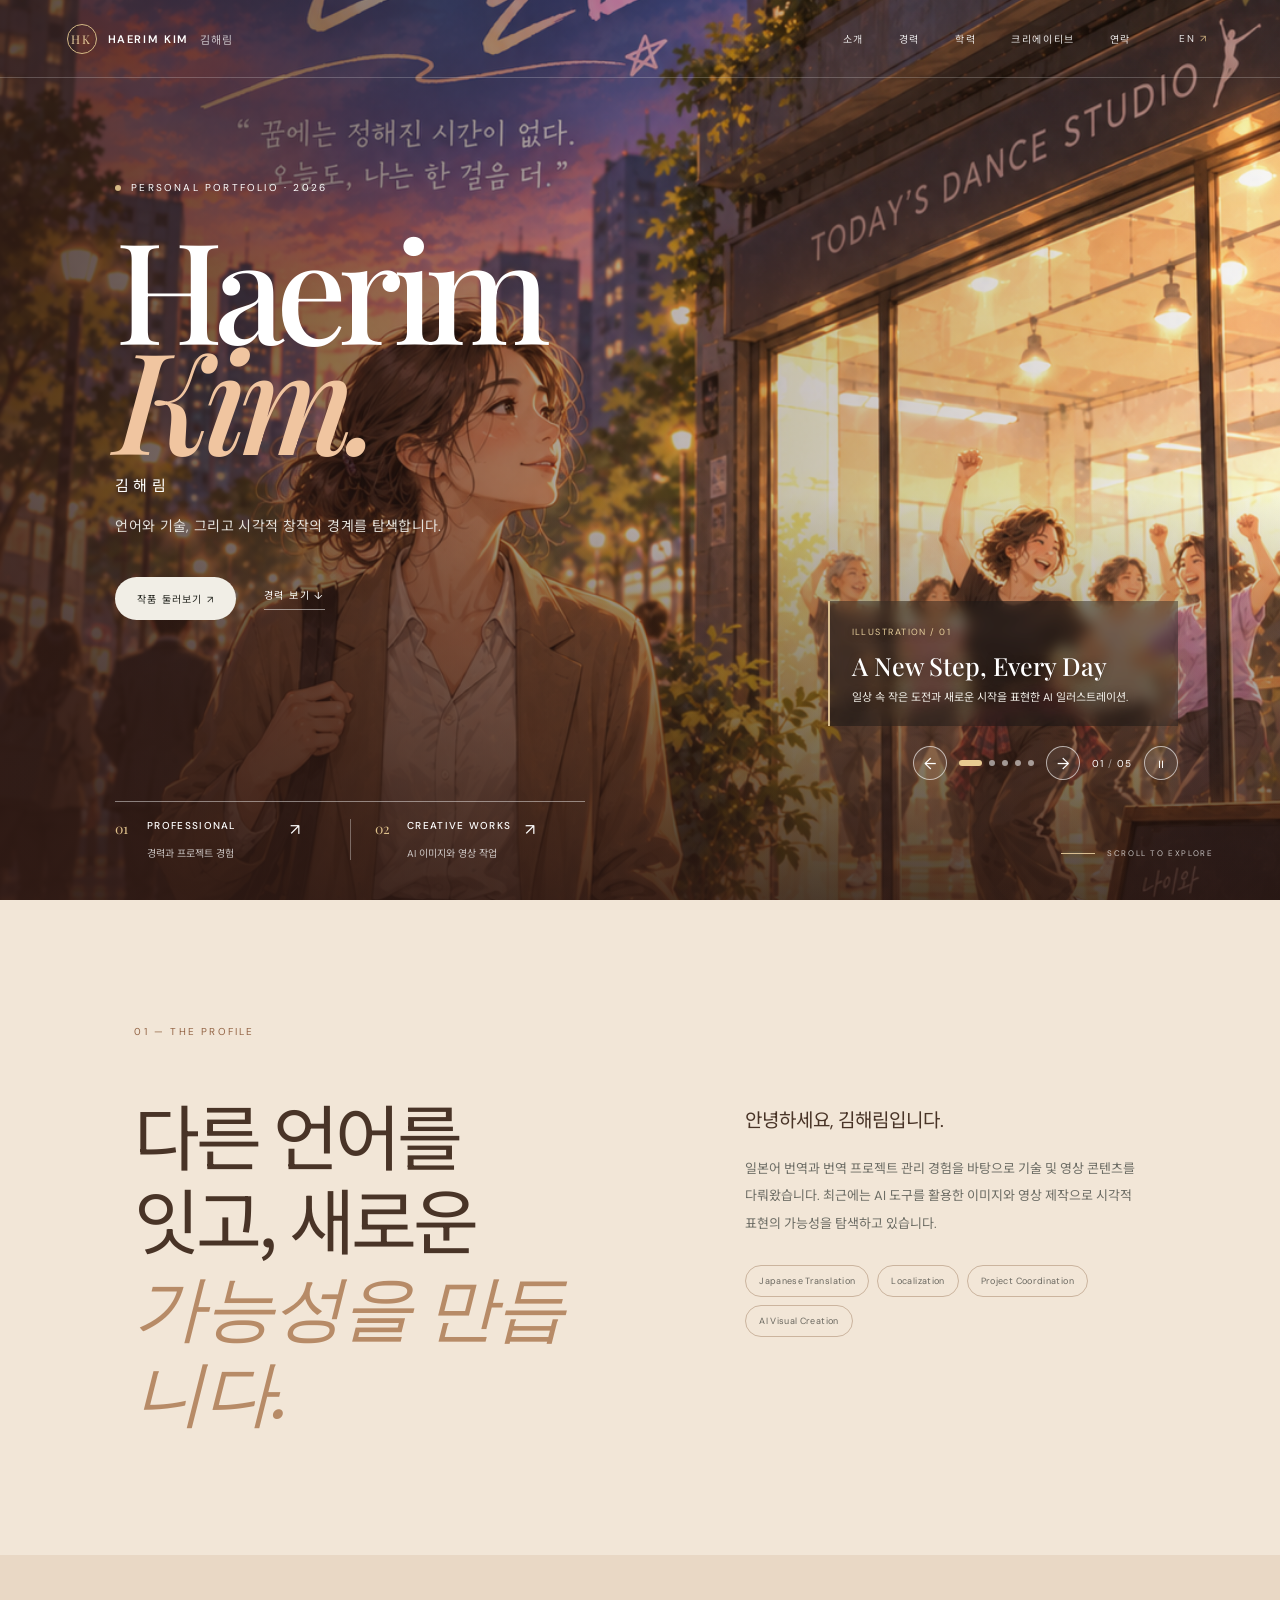
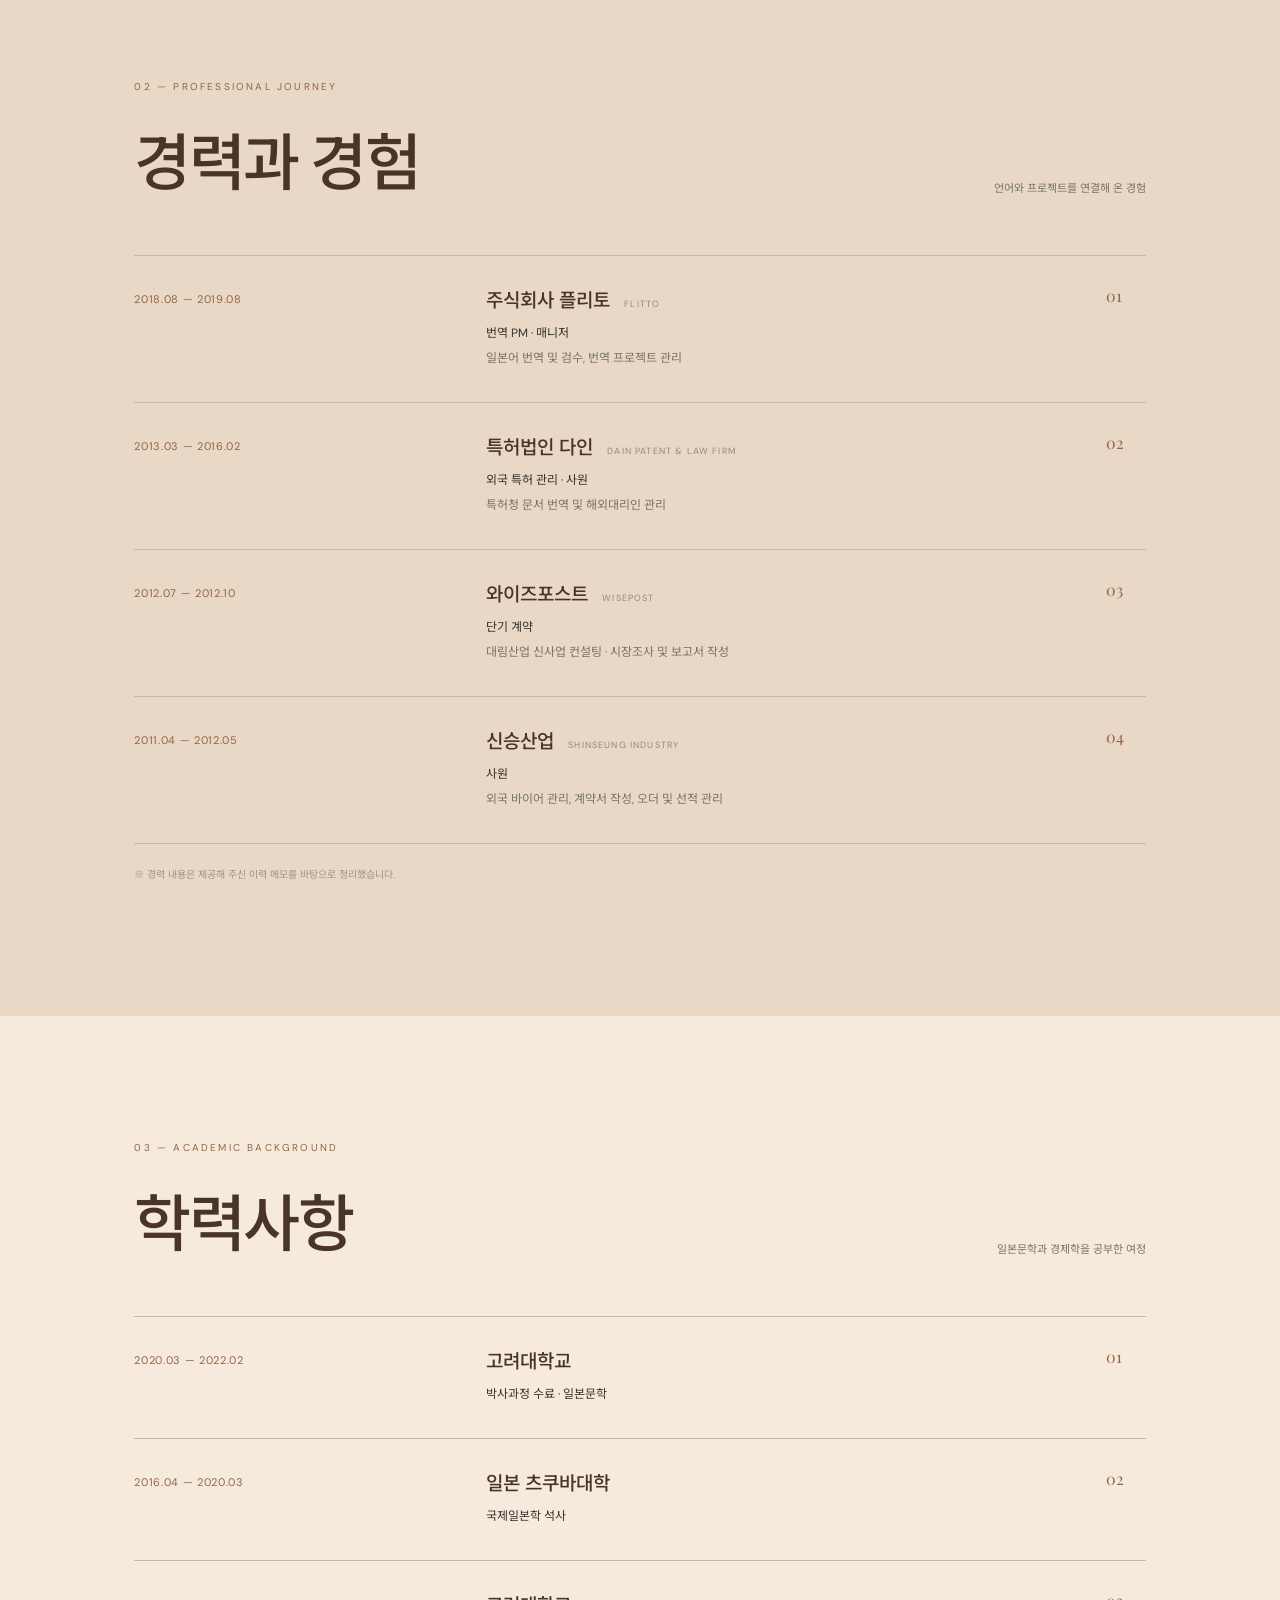
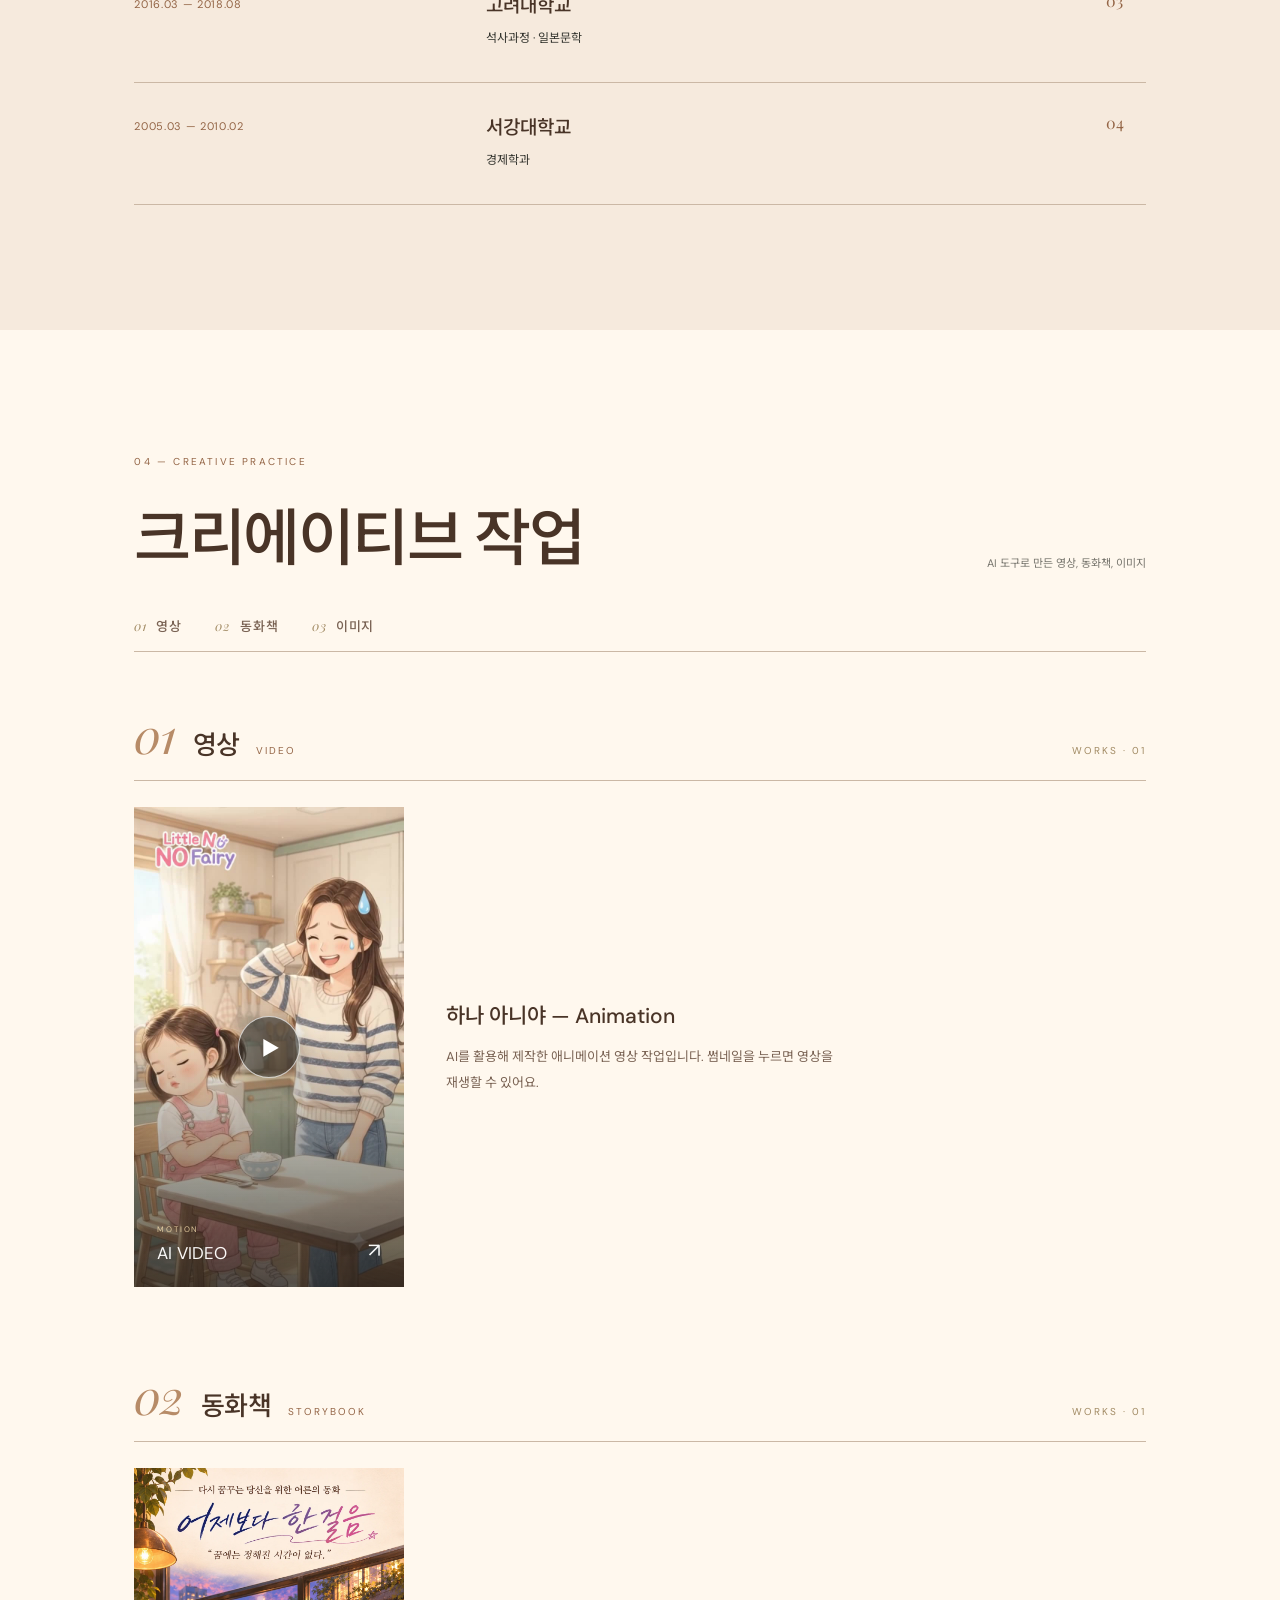
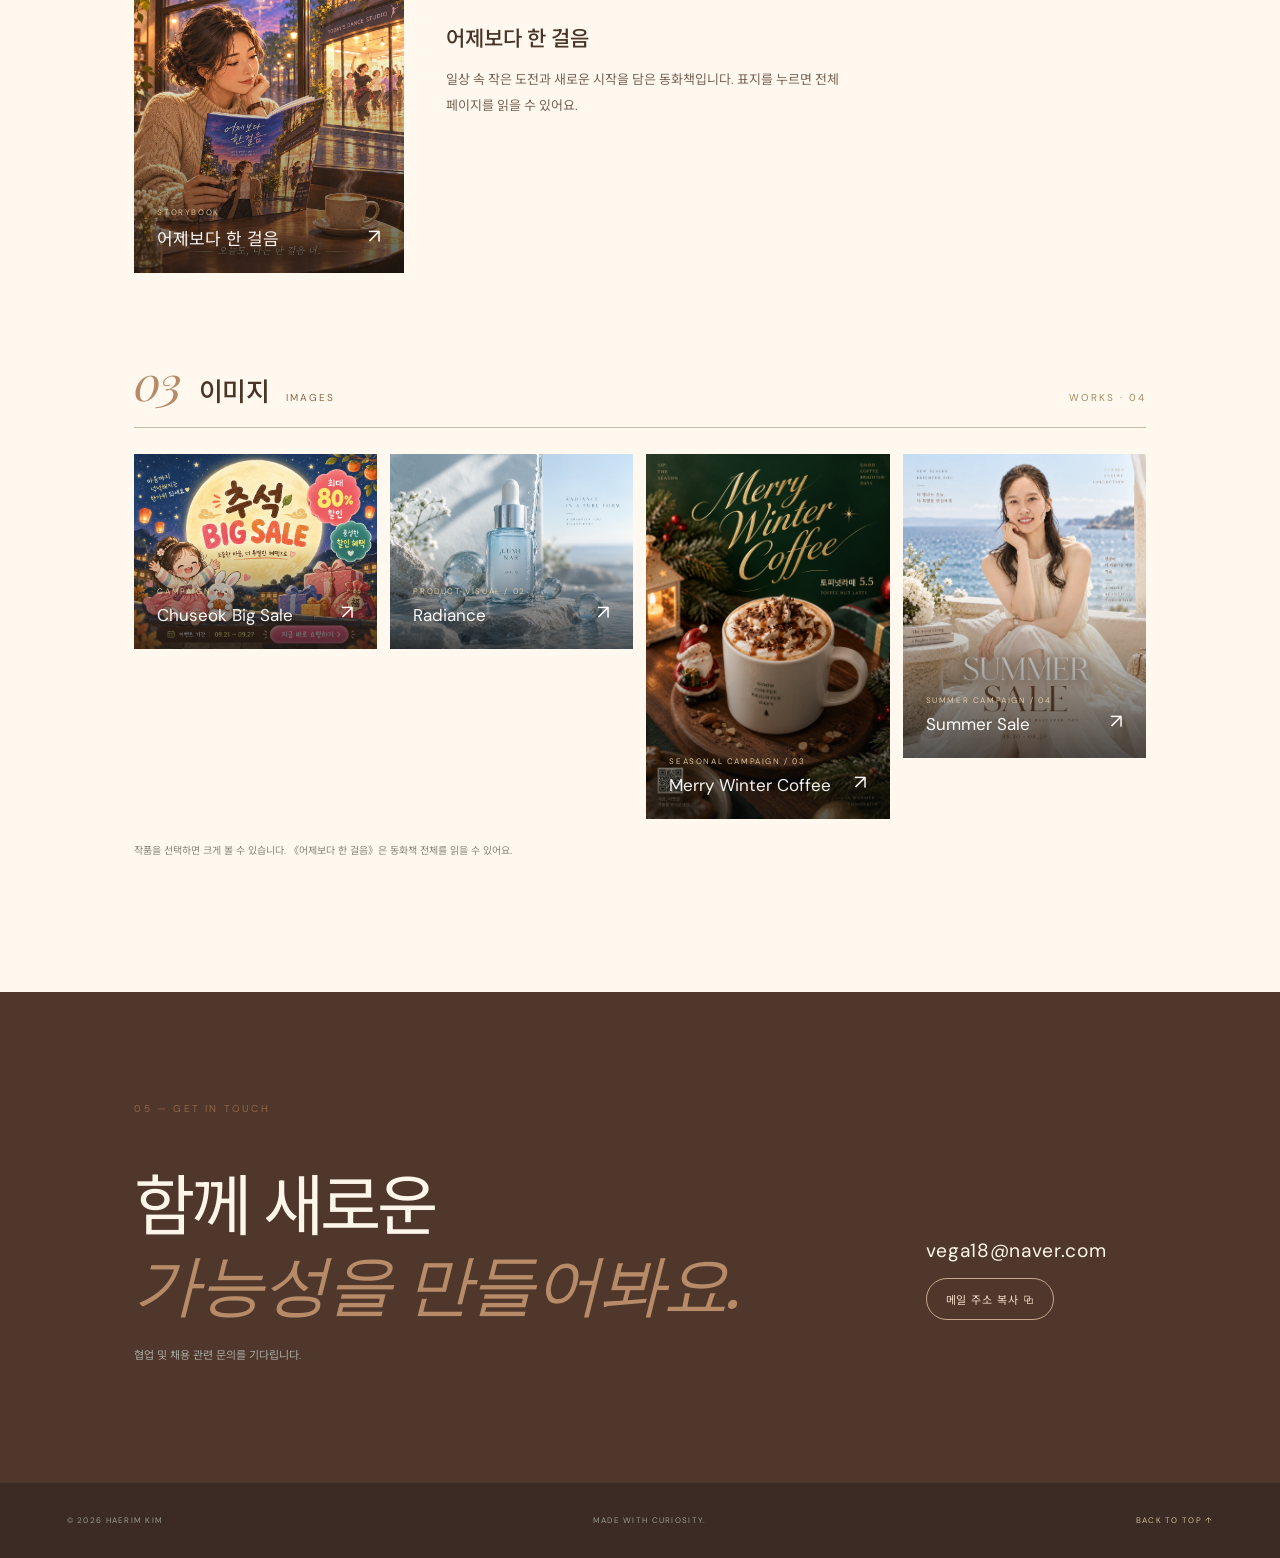
==== index.html @ be4142af "포트폴리오 동화책 추가함" ====
<!doctype html>
<html lang="ko">
<head>
<meta charset="utf-8">
<meta name="viewport" content="width=device-width, initial-scale=1">
<meta name="theme-color" content="#694736">
<meta name="description" content="Haerim Kim — Language, technology and visual creativity.">
<title>Haerim Kim — Personal Portfolio</title>
<link rel="preconnect" href="https://fonts.googleapis.com">
<link rel="preconnect" href="https://fonts.gstatic.com" crossorigin>
<link href="https://fonts.googleapis.com/css2?family=DM+Sans:wght@400;500;600;700&family=Playfair+Display:ital,wght@0,500;0,600;1,500&family=Noto+Sans+KR:wght@300;400;500;600&display=swap" rel="stylesheet">
<link rel="stylesheet" href="style.css?v=10.2">
</head>
<body data-palette="brown">
<header class="topbar">
  <a class="brand" href="#home" aria-label="Haerim Kim home"><span>HK</span><b>HAERIM KIM</b><i>김해림</i></a>
  <nav class="desktop-nav">
    <a href="#about" data-ko="소개" data-en="ABOUT">소개</a>
    <a href="#experience" data-ko="경력" data-en="EXPERIENCE">경력</a>
    <a href="#education" data-ko="학력" data-en="EDUCATION">학력</a>
    <a href="#creative" data-ko="크리에이티브" data-en="CREATIVE">크리에이티브</a>
    <a href="#contact" data-ko="연락" data-en="CONTACT">연락</a>
  </nav>
  <button class="lang-toggle" id="langToggle" aria-label="Switch language">EN <span>↗</span></button>
  <button class="menu-toggle" id="menuToggle" aria-label="Open menu">☰</button>
</header>
<main>
<section class="hero hybrid-hero" id="home" aria-label="Featured creative work">
  <div class="slides" aria-hidden="true">
    <div class="hero-slide active" style="background-image:url('assets/hero-art.png')"></div>
    <div class="hero-slide" style="background-image:url('assets/ai-image-01.png')"></div>
    <div class="hero-slide" style="background-image:url('assets/ai-image-02.png')"></div>
    <div class="hero-slide" style="background-image:url('assets/ai-image-03.png')"></div>
    <div class="hero-slide" style="background-image:url('assets/ai-image-04.webp')"></div>
  </div>
  <div class="hero-shade"></div>
  <div class="hero-copy">
    <p class="eyebrow"><span class="dot"></span><span data-ko="PERSONAL PORTFOLIO · 2026" data-en="PERSONAL PORTFOLIO · 2026">PERSONAL PORTFOLIO · 2026</span></p>
    <h1>Haerim<br><em>Kim.</em></h1>
    <p class="hero-korean">김해림</p>
    <p class="hero-line" data-ko="언어와 기술, 그리고 시각적 창작의 경계를 탐색합니다." data-en="Exploring the space between language, technology and visual creativity.">언어와 기술, 그리고 시각적 창작의 경계를 탐색합니다.</p>
    <div class="hero-actions"><a class="pill light" href="#creative" data-ko="작품 둘러보기 ↗" data-en="EXPLORE WORKS ↗">작품 둘러보기 ↗</a><a class="text-link" href="#experience" data-ko="경력 보기 ↓" data-en="VIEW EXPERIENCE ↓">경력 보기 ↓</a></div>
  </div>
  <div class="slide-caption" aria-live="polite"><span class="slide-category" id="slideCategory">ILLUSTRATION / 01</span><h2 id="slideTitle">A New Step, Every Day</h2><p id="slideDescription">일상 속 작은 도전과 새로운 시작을 표현한 AI 일러스트레이션.</p></div>
  <div class="slide-controls"><button class="slide-arrow" id="prevSlide" aria-label="Previous slide">←</button><div class="slide-pagination"><button class="slide-dot active" aria-label="Go to slide 1" aria-current="true"></button><button class="slide-dot" aria-label="Go to slide 2"></button><button class="slide-dot" aria-label="Go to slide 3"></button><button class="slide-dot" aria-label="Go to slide 4"></button><button class="slide-dot" aria-label="Go to slide 5"></button></div><button class="slide-arrow" id="nextSlide" aria-label="Next slide">→</button><span class="slide-count" id="slideCount">01 <i>/</i> 05</span><button class="slide-pause" id="pauseSlides" aria-label="Pause slideshow">Ⅱ</button></div>
  <div class="hero-shortcuts"><a href="#experience"><span>01</span><b>PROFESSIONAL</b><i>↗</i><small data-ko="경력과 프로젝트 경험" data-en="Career & project experience">경력과 프로젝트 경험</small></a><a href="#creative"><span>02</span><b>CREATIVE WORKS</b><i>↗</i><small data-ko="AI 이미지와 영상 작업" data-en="AI image & video projects">AI 이미지와 영상 작업</small></a></div>
  <a class="scroll-cue" href="#intro"><span></span>SCROLL TO EXPLORE</a>
</section>

<section class="intro section-pad" id="intro">
  <div class="section-kicker">01 — THE PROFILE</div>
  <div class="intro-grid" id="about">
    <h2 data-ko="다른 언어를<br>잇고, 새로운<br><em>가능성을 만듭니다.</em>" data-en="Connecting<br>languages.<br><em>Creating possibilities.</em>">다른 언어를<br>잇고, 새로운<br><em>가능성을 만듭니다.</em></h2>
    <div class="intro-text">
      <p class="lead" data-ko="안녕하세요, 김해림입니다." data-en="Hello, I'm Haerim Kim.">안녕하세요, 김해림입니다.</p>
      <p data-ko="일본어 번역과 번역 프로젝트 관리 경험을 바탕으로 기술 및 영상 콘텐츠를 다뤄왔습니다. 최근에는 AI 도구를 활용한 이미지와 영상 제작으로 시각적 표현의 가능성을 탐색하고 있습니다." data-en="I bring experience in Japanese translation and translation project coordination, with work spanning technical and video content. I also explore visual storytelling through AI-assisted image and video creation.">일본어 번역과 번역 프로젝트 관리 경험을 바탕으로 기술 및 영상 콘텐츠를 다뤄왔습니다. 최근에는 AI 도구를 활용한 이미지와 영상 제작으로 시각적 표현의 가능성을 탐색하고 있습니다.</p>
      <div class="expertise-tags"><span>Japanese Translation</span><span>Localization</span><span>Project Coordination</span><span>AI Visual Creation</span></div>
    </div>
  </div>
</section>

<section class="experience section-pad" id="experience">
  <div class="section-heading">
    <div><div class="section-kicker">02 — PROFESSIONAL JOURNEY</div><h2 data-ko="경력과 경험" data-en="Experience">경력과 경험</h2></div>
    <p data-ko="언어와 프로젝트를 연결해 온 경험" data-en="A path shaped by language and project work">언어와 프로젝트를 연결해 온 경험</p>
  </div>
  <div class="timeline">
    <article class="job"><div class="job-date">2018.08 — 2019.08</div><div class="job-main"><h3>주식회사 플리토 <small>FLITTO</small></h3><p class="job-role" data-ko="번역 PM · 매니저" data-en="Translation Project Manager">번역 PM · 매니저</p><p data-ko="일본어 번역 및 검수, 번역 프로젝트 관리" data-en="Japanese translation and review; translation project coordination">일본어 번역 및 검수, 번역 프로젝트 관리</p></div><span class="job-no">01</span></article>
    <article class="job"><div class="job-date">2013.03 — 2016.02</div><div class="job-main"><h3>특허법인 다인 <small>DAIN PATENT & LAW FIRM</small></h3><p class="job-role" data-ko="외국 특허 관리 · 사원" data-en="Foreign Patent Administration · Associate">외국 특허 관리 · 사원</p><p data-ko="특허청 문서 번역 및 해외대리인 관리" data-en="Translation of patent-office documents and coordination with overseas agents">특허청 문서 번역 및 해외대리인 관리</p></div><span class="job-no">02</span></article>
    <article class="job"><div class="job-date">2012.07 — 2012.10</div><div class="job-main"><h3>와이즈포스트 <small>WISEPOST</small></h3><p class="job-role" data-ko="단기 계약" data-en="Contract">단기 계약</p><p data-ko="대림산업 신사업 컨설팅 · 시장조사 및 보고서 작성" data-en="New business consulting for Daelim Industrial; market research and report writing">대림산업 신사업 컨설팅 · 시장조사 및 보고서 작성</p></div><span class="job-no">03</span></article>
    <article class="job"><div class="job-date">2011.04 — 2012.05</div><div class="job-main"><h3>신승산업 <small>SHINSEUNG INDUSTRY</small></h3><p class="job-role" data-ko="사원" data-en="Staff">사원</p><p data-ko="외국 바이어 관리, 계약서 작성, 오더 및 선적 관리" data-en="Overseas buyer relations, contract preparation, order and shipment coordination">외국 바이어 관리, 계약서 작성, 오더 및 선적 관리</p></div><span class="job-no">04</span></article>
  </div>
  <p class="note" data-ko="※ 경력 내용은 제공해 주신 이력 메모를 바탕으로 정리했습니다." data-en="※ Experience details are based on the career notes provided.">※ 경력 내용은 제공해 주신 이력 메모를 바탕으로 정리했습니다.</p>
</section>

<section class="education section-pad" id="education">
  <div class="section-heading">
    <div><div class="section-kicker">03 — ACADEMIC BACKGROUND</div><h2 data-ko="학력사항" data-en="Education">학력사항</h2></div>
    <p data-ko="일본문학과 경제학을 공부한 여정" data-en="Studies in Japanese literature and economics">일본문학과 경제학을 공부한 여정</p>
  </div>
  <div class="timeline">
    <article class="job"><div class="job-date">2020.03 — 2022.02</div><div class="job-main"><h3 data-ko="고려대학교" data-en="Korea University">고려대학교</h3><p class="job-role" data-ko="박사과정 수료 · 일본문학" data-en="Doctoral Program (Completed) · Japanese Literature">박사과정 수료 · 일본문학</p></div><span class="job-no">01</span></article>
    <article class="job"><div class="job-date">2016.04 — 2020.03</div><div class="job-main"><h3 data-ko="일본 츠쿠바대학" data-en="University of Tsukuba, Japan">일본 츠쿠바대학</h3><p class="job-role" data-ko="국제일본학 석사" data-en="Master's Degree · International Japanese Studies">국제일본학 석사</p></div><span class="job-no">02</span></article>
    <article class="job"><div class="job-date">2016.03 — 2018.08</div><div class="job-main"><h3 data-ko="고려대학교" data-en="Korea University">고려대학교</h3><p class="job-role" data-ko="석사과정 · 일본문학" data-en="Master's Program · Japanese Literature">석사과정 · 일본문학</p></div><span class="job-no">03</span></article>
    <article class="job"><div class="job-date">2005.03 — 2010.02</div><div class="job-main"><h3 data-ko="서강대학교" data-en="Sogang University">서강대학교</h3><p class="job-role" data-ko="경제학과" data-en="Economics">경제학과</p></div><span class="job-no">04</span></article>
  </div>
</section>

<section class="creative section-pad" id="creative">
  <div class="section-heading">
    <div><div class="section-kicker">04 — CREATIVE PRACTICE</div><h2 data-ko="크리에이티브 작업" data-en="Creative Works">크리에이티브 작업</h2></div>
    <p data-ko="AI 도구로 만든 영상, 동화책, 이미지" data-en="Videos, a storybook and images made with AI tools">AI 도구로 만든 영상, 동화책, 이미지</p>
  </div>
  <nav class="work-tabs" aria-label="작업 종류">
    <a href="#works-video"><span>01</span><b data-ko="영상" data-en="Video">영상</b></a>
    <a href="#works-book"><span>02</span><b data-ko="동화책" data-en="Storybook">동화책</b></a>
    <a href="#works-image"><span>03</span><b data-ko="이미지" data-en="Images">이미지</b></a>
  </nav>

  <div class="work-group" id="works-video">
    <div class="group-head"><span class="group-no">01</span><h3><span data-ko="영상" data-en="Video">영상</span> <small>VIDEO</small></h3><span class="group-count">01</span></div>
    <div class="work-feature">
      <button class="work-card work-video" data-type="video" data-src="assets/ai-video-01.mp4" data-title="하나 아니야 — Animation" data-desc="유아기 아이와 부모 사이의 흔한 일상 대화를 따뜻하고 생동감 있는 3D 툰(Toon) 스타일로 시각화한 숏폼 콘텐츠입니다. 생성형 AI 기술을 활용하여 캐릭터 디자인부터 구도 연출, 성우 음성 합성까지 전체 공정을 단축하고 완성도 높은 비주얼을 구현했습니다. 영상 제작 도구: Gemini, Flow.">
        <img src="assets/ai-video-thumbnail.jpg" alt="AI 애니메이션 영상의 실제 장면 미리보기" loading="lazy"><span class="video-play" aria-hidden="true">▶</span>
        <span class="work-overlay"><small>MOTION</small><b>AI VIDEO</b><i>↗</i></span>
      </button>
      <div class="feature-text"><h4>하나 아니야 — Animation</h4><p data-ko="AI를 활용해 제작한 애니메이션 영상 작업입니다. 썸네일을 누르면 영상을 재생할 수 있어요." data-en="An animation created with AI tools. Select the thumbnail to play it.">AI를 활용해 제작한 애니메이션 영상 작업입니다. 썸네일을 누르면 영상을 재생할 수 있어요.</p></div>
    </div>
  </div>

  <div class="work-group" id="works-book">
    <div class="group-head"><span class="group-no">02</span><h3><span data-ko="동화책" data-en="Storybook">동화책</span> <small>STORYBOOK</small></h3><span class="group-count">01</span></div>
    <div class="work-feature">
      <a class="work-card storybook-card" href="storybook_detail.html" aria-label="어제보다 한 걸음 동화책 상세페이지 열기">
        <img src="assets/storybook-hero-poster.webp" alt="어제보다 한 걸음 동화책 포스터" loading="lazy">
        <span class="work-overlay"><small>STORYBOOK</small><b>어제보다 한 걸음</b><i>↗</i></span>
      </a>
      <div class="feature-text"><h4>어제보다 한 걸음</h4><p data-ko="일상 속 작은 도전과 새로운 시작을 담은 동화책입니다. 표지를 누르면 전체 페이지를 읽을 수 있어요." data-en="A picture book about small everyday challenges and fresh beginnings. Select the cover to read the full story.">일상 속 작은 도전과 새로운 시작을 담은 동화책입니다. 표지를 누르면 전체 페이지를 읽을 수 있어요.</p></div>
    </div>
  </div>

  <div class="work-group" id="works-image">
    <div class="group-head"><span class="group-no">03</span><h3><span data-ko="이미지" data-en="Images">이미지</span> <small>IMAGES</small></h3><span class="group-count">04</span></div>
    <div class="work-masonry">
      <button class="work-card" data-type="image" data-src="assets/ai-image-01.png" data-title="Chuseok Big Sale" data-desc="추석 시즌 프로모션을 위한 SNS 배너 콘셉트.">
        <img src="assets/ai-image-01.png" alt="추석 빅세일 프로모션 배너" loading="lazy">
        <span class="work-overlay"><small>CAMPAIGN / 01</small><b>Chuseok Big Sale</b><i>↗</i></span>
      </button>
      <button class="work-card" data-type="image" data-src="assets/ai-image-02.png" data-title="Radiance in a Pure Form" data-desc="맑고 투명한 이미지를 강조한 스킨케어 제품 비주얼.">
        <img src="assets/ai-image-02.png" alt="세럼 제품 광고 이미지" loading="lazy">
        <span class="work-overlay"><small>PRODUCT VISUAL / 02</small><b>Radiance</b><i>↗</i></span>
      </button>
      <button class="work-card" data-type="image" data-src="assets/ai-image-03.png" data-title="Merry Winter Coffee" data-desc="겨울 시즌 음료를 위한 따뜻한 무드의 포스터 콘셉트.">
        <img src="assets/ai-image-03.png" alt="겨울 시즌 커피 포스터" loading="lazy">
        <span class="work-overlay"><small>SEASONAL CAMPAIGN / 03</small><b>Merry Winter Coffee</b><i>↗</i></span>
      </button>
      <button class="work-card" data-type="image" data-src="assets/ai-image-04.webp" data-title="Summer Sale — A Brighter You" data-desc="햇살과 바다의 분위기를 담은 여름 시즌 프로모션 비주얼.">
        <img src="assets/ai-image-04.webp" alt="바다를 배경으로 한 여름 시즌 세일 포스터" loading="lazy">
        <span class="work-overlay"><small>SUMMER CAMPAIGN / 04</small><b>Summer Sale</b><i>↗</i></span>
      </button>
    </div>
  </div>
  <p class="gallery-caption" data-ko="작품을 선택하면 크게 볼 수 있습니다. 《어제보다 한 걸음》은 동화책 전체를 읽을 수 있어요." data-en="Select a piece to view it larger. The storybook 'A Step Better Than Yesterday' can be read in full.">작품을 선택하면 크게 볼 수 있습니다. 《어제보다 한 걸음》은 동화책 전체를 읽을 수 있어요.</p>
</section>

<section class="contact section-pad" id="contact">
  <div class="section-kicker">05 — GET IN TOUCH</div>
  <div class="contact-row"><h2 data-ko="함께 새로운<br><em>가능성을 만들어봐요.</em>" data-en="Let's create<br><em>what's next.</em>">함께 새로운<br><em>가능성을 만들어봐요.</em></h2><div class="email-copy-group">
    <span class="email-address">vega18@naver.com</span>
    <button class="contact-link email-copy-button" id="copyEmail" type="button" aria-label="메일 주소 복사">
      <span data-ko="메일 주소 복사" data-en="COPY EMAIL ADDRESS">메일 주소 복사</span> <span aria-hidden="true">⧉</span>
    </button>
  </div></div>
  <p class="contact-small" data-ko="협업 및 채용 관련 문의를 기다립니다." data-en="Open to conversations about opportunities and collaboration.">협업 및 채용 관련 문의를 기다립니다.</p>
</section>
</main>
<div class="copy-toast" id="copyToast" role="status" aria-live="polite" aria-atomic="true"></div>
<footer><span>© 2026 HAERIM KIM</span><span>MADE WITH CURIOSITY.</span><a href="#home">BACK TO TOP ↑</a></footer>

<div class="lightbox" id="lightbox" aria-hidden="true">
  <button class="lightbox-close" id="lightboxClose" aria-label="Close">×</button>
  <div class="lightbox-content"><div id="lightboxMedia"></div><div class="lightbox-info"><span>SELECTED WORK</span><h3 id="lightboxTitle"></h3><p id="lightboxDesc"></p></div></div>
</div>
<script src="script.js?v=10.1"></script>
</body>
</html>
---- style.css ----
*{box-sizing:border-box}html{scroll-behavior:smooth}body{margin:0;background:#f2f0e9;color:#20211e;font-family:"DM Sans","Noto Sans KR",sans-serif;font-weight:400}a{color:inherit;text-decoration:none}button{font:inherit}.topbar{height:78px;position:absolute;z-index:5;top:0;left:0;width:100%;display:flex;align-items:center;justify-content:space-between;padding:0 5.2%;color:#fff;border-bottom:1px solid #ffffff35}.brand{display:flex;align-items:center;gap:11px;font-size:11px;letter-spacing:.15em}.brand span{width:30px;height:30px;border:1px solid #d4b985;border-radius:50%;display:grid;place-items:center;color:#e3c99b;font-family:"Playfair Display";font-size:12px}.brand b{font-weight:600}.brand i{font-style:normal;opacity:.7;letter-spacing:.08em}.desktop-nav{display:flex;gap:35px;margin-left:auto;margin-right:42px}.desktop-nav a,.lang-toggle{font-size:10px;letter-spacing:.16em;color:#fff;opacity:.88}.desktop-nav a:hover,.lang-toggle:hover{color:#e4c99c}.lang-toggle{border:0;background:none;cursor:pointer}.lang-toggle span{color:#d9bb85}.menu-toggle{display:none;background:none;border:0;color:white}.hero{height:100svh;min-height:650px;position:relative;overflow:hidden;background:#242c37;color:#fff}.hero-video,.hero-shade{position:absolute;inset:0;width:100%;height:100%;object-fit:cover}.hero-video{filter:saturate(.82)}.hero-shade{background:linear-gradient(90deg,rgba(13,16,20,.68),rgba(13,16,20,.2) 68%),linear-gradient(0deg,rgba(10,12,14,.52),transparent 35%)}.hero-copy{position:absolute;left:10.5%;top:25%;max-width:720px}.eyebrow,.section-kicker{font-size:10px;letter-spacing:.22em;text-transform:uppercase}.dot{display:inline-block;width:6px;height:6px;background:#d5b984;border-radius:50%;margin-right:10px;vertical-align:middle}.hero h1{font-family:"Playfair Display",serif;font-size:clamp(76px,11vw,158px);line-height:.78;letter-spacing:-.065em;font-weight:500;margin:38px 0 14px}.hero h1 em,.intro h2 em,.contact h2 em{font-weight:500;color:#d8bd91}.hero-korean{font-size:15px;letter-spacing:.28em;margin:22px 0 18px}.hero-line{font-size:14px;letter-spacing:.025em;color:#e5e2dc;line-height:1.8}.hero-actions{display:flex;align-items:center;gap:28px;margin-top:38px}.pill{padding:14px 22px;border-radius:40px;font-size:10px;letter-spacing:.12em}.pill.light{background:#f1eee6;color:#24251f}.text-link{font-size:10px;letter-spacing:.14em;border-bottom:1px solid #ffffff80;padding-bottom:7px}.hero-index{position:absolute;right:5.2%;bottom:44px;display:flex;gap:30px;font-size:9px;letter-spacing:.18em;color:#ffffffb8}.scroll-cue{position:absolute;left:5.2%;bottom:42px;font-size:8px;letter-spacing:.2em;color:#ffffffb8;display:flex;align-items:center;gap:12px}.scroll-cue span{height:1px;width:34px;background:#d8bd91}.section-pad{padding:125px 10.5%}.section-kicker{color:#9b835b}.intro-grid{display:grid;grid-template-columns:1.1fr .9fr;gap:12%;padding-top:55px}.intro h2,.contact h2{font-size:clamp(42px,5.6vw,76px);font-weight:400;letter-spacing:-.06em;line-height:1.17;margin:0;font-family:"Noto Sans KR",sans-serif}.intro h2 em,.contact h2 em{font-family:"Playfair Display",serif;letter-spacing:-.04em}.intro-text{max-width:480px;padding-top:12px}.intro-text .lead{font-size:19px;margin:0 0 22px}.intro-text>p:not(.lead){font-size:13px;line-height:2.1;color:#6d6d65;word-break:keep-all}.expertise-tags{display:flex;flex-wrap:wrap;gap:8px;margin-top:28px}.expertise-tags span{border:1px solid #d7d2c7;border-radius:30px;padding:9px 13px;font-size:9px;color:#69675f;letter-spacing:.04em}.experience{background:#e9e6dd}.section-heading{display:flex;justify-content:space-between;align-items:end;margin-bottom:52px}.section-heading h2{font-family:"Playfair Display","Noto Sans KR",serif;font-size:clamp(38px,5vw,62px);font-weight:500;letter-spacing:-.04em;margin:20px 0 0}.section-heading>p{font-size:11px;color:#77756d;margin-bottom:8px}.timeline{border-top:1px solid #c9c4b8}.job{display:grid;grid-template-columns:1.1fr 2fr 40px;gap:25px;padding:29px 0;border-bottom:1px solid #c9c4b8;align-items:start}.job-date{font-size:11px;color:#8d7957;letter-spacing:.06em;padding-top:7px}.job-main h3{font-size:19px;font-weight:500;margin:0 0 10px}.job-main h3 small{font-size:9px;letter-spacing:.13em;color:#8d8a80;margin-left:9px;font-weight:400}.job-main p{font-size:12px;color:#77756d;margin:7px 0}.job-main .job-role{font-size:12px;color:#33342e}.job-no{font-family:"Playfair Display";color:#a18a63;font-size:16px}.note{font-size:10px;color:#99958a;margin-top:22px}.creative{background:#f6f4ee}.work-grid{display:grid;grid-template-columns:1.12fr .88fr .88fr;grid-auto-rows:260px;gap:13px}.work-card{border:0;padding:0;position:relative;overflow:hidden;background:#d8d4ca;cursor:pointer;text-align:left;min-width:0}.work-card:first-child{grid-row:span 2}.work-card.work-tall{grid-column:3;grid-row:span 2}.work-card img,.work-card video{width:100%;height:100%;object-fit:cover;display:block;transition:transform .7s cubic-bezier(.2,.7,.2,1)}.work-card:hover img,.work-card:hover video{transform:scale(1.045)}.work-overlay{position:absolute;inset:0;background:linear-gradient(0deg,rgba(10,12,12,.72),transparent 55%);color:white;display:flex;flex-direction:column;justify-content:end;padding:23px;opacity:.95}.work-overlay small{font-size:8px;letter-spacing:.2em;color:#e0c99e}.work-overlay b{font-size:17px;font-weight:400;margin-top:8px}.work-overlay i{position:absolute;right:23px;bottom:24px;font-style:normal;font-size:20px}.gallery-caption{font-size:10px;color:#88847a;margin-top:23px}.contact{background:#1d211e;color:#f4f1e9;padding-top:110px;padding-bottom:110px}.contact .section-kicker{color:#cbb487}.contact-row{display:flex;justify-content:space-between;align-items:end;margin-top:48px;gap:30px}.contact h2{font-size:clamp(40px,5.2vw,70px)}.contact-link{font-size:10px;letter-spacing:.16em;border-bottom:1px solid #c9b17f;padding:0 0 12px;color:#e0c99b;white-space:nowrap}.contact-small{font-size:11px;color:#a8aaa2;margin-top:26px}footer{height:75px;background:#171a18;color:#999b92;display:flex;align-items:center;justify-content:space-between;padding:0 5.2%;font-size:8px;letter-spacing:.16em}footer a{color:#d1bc91}.lightbox{position:fixed;z-index:20;inset:0;background:rgba(13,15,14,.94);display:none;align-items:center;justify-content:center;padding:5vw}.lightbox.open{display:flex}.lightbox-close{position:absolute;right:35px;top:22px;border:0;background:none;color:white;font-size:38px;cursor:pointer}.lightbox-content{max-width:1100px;max-height:90vh;display:grid;grid-template-columns:minmax(0,1.5fr) minmax(190px,.5fr);gap:35px;align-items:center}.lightbox-content img,.lightbox-content video{max-width:100%;max-height:78vh;object-fit:contain}.lightbox-info{color:white}.lightbox-info span{font-size:9px;letter-spacing:.2em;color:#cdb78c}.lightbox-info h3{font-family:"Playfair Display";font-size:28px;font-weight:500}.lightbox-info p{font-size:12px;line-height:1.8;color:#b8b9b1}
@media(max-width:760px){.topbar{height:65px;padding:0 6%}.desktop-nav{display:none;position:absolute;top:65px;left:0;width:100%;padding:24px 6%;background:#1c201e;flex-direction:column;gap:22px}.desktop-nav.open{display:flex}.menu-toggle{display:block;font-size:19px;margin-left:18px}.lang-toggle{margin-left:auto}.hero{min-height:690px}.hero-copy{left:7%;right:7%;top:27%}.hero h1{font-size:clamp(76px,19vw,120px)}.hero-line{font-size:12px;max-width:290px}.hero-index{right:7%;bottom:25px;gap:12px;font-size:7px}.scroll-cue{left:7%;bottom:25px;font-size:7px}.section-pad{padding:82px 7%}.intro-grid{grid-template-columns:1fr;gap:28px;padding-top:38px}.intro h2{font-size:48px}.intro-text{padding-top:0}.section-heading{display:block;margin-bottom:35px}.section-heading>p{margin-top:15px}.job{grid-template-columns:1fr 25px;gap:10px;padding:23px 0}.job-date{grid-column:1/-1;font-size:10px}.job-main h3{font-size:16px}.job-main h3 small{display:block;margin:5px 0 0}.job-no{grid-column:2;grid-row:2}.work-grid{grid-template-columns:1fr 1fr;grid-auto-rows:210px;gap:8px}.work-card:first-child{grid-row:span 2}.work-card.work-tall{grid-column:auto;grid-row:span 2}.work-overlay{padding:13px}.work-overlay b{font-size:13px}.work-overlay i{right:13px;bottom:14px}.contact-row{display:block}.contact-link{display:inline-block;margin-top:35px}.contact h2{font-size:44px}footer{padding:0 7%;font-size:7px}.lightbox-content{display:block;text-align:center}.lightbox-content img,.lightbox-content video{max-height:65vh}.lightbox-info h3{font-size:22px;margin:10px 0}.lightbox-info p{font-size:10px}}

/* v2 — Premium editorial hybrid image hero */
.hero.hybrid-hero{min-height:760px;isolation:isolate}.slides,.hero-slide{position:absolute;inset:0;width:100%;height:100%}.hero-slide{background-position:center center;background-size:cover;opacity:0;transform:scale(1.045);transition:opacity 1.25s ease,transform 7s ease;pointer-events:none}.hero-slide.active{opacity:1;transform:scale(1)}.hybrid-hero .hero-shade{background:linear-gradient(90deg,rgba(11,15,21,.78),rgba(11,15,21,.38) 48%,rgba(11,15,21,.08)),linear-gradient(0deg,rgba(8,11,14,.78),transparent 42%)}.hybrid-hero .hero-copy{top:19%;left:9%}.hybrid-hero .hero h1{margin-top:30px}.slide-caption{position:absolute;right:8%;bottom:174px;width:min(350px,29vw);padding:18px 22px;background:rgba(13,18,20,.38);border-left:2px solid #d9be90;backdrop-filter:blur(7px);text-shadow:0 1px 10px #0006}.slide-category{font-size:9px;letter-spacing:.16em;color:#e7cf9d}.slide-caption h2{font:500 25px/1.25 "Playfair Display",serif;margin:10px 0 7px}.slide-caption p{font-size:11px;line-height:1.8;margin:0;color:#f3f0e9;word-break:keep-all}.slide-controls{position:absolute;right:8%;bottom:120px;display:flex;align-items:center;gap:12px}.slide-arrow,.slide-pause{display:grid;place-items:center;width:34px;height:34px;border:1px solid #ffffff9a;border-radius:50%;background:#ffffff12;color:#fff;cursor:pointer}.slide-arrow:hover,.slide-pause:hover{background:#f3efe5;color:#20211e}.slide-pagination{display:flex;gap:7px;align-items:center}.slide-dot{width:6px;height:6px;border:0;border-radius:12px;background:#ffffff8a;padding:0;cursor:pointer}.slide-dot.active{width:23px;background:#e8ca91}.slide-count{font-size:10px;letter-spacing:.1em;white-space:nowrap}.slide-count i{font-style:normal;color:#ffffff80}.slide-pause{font-size:10px}.hero-shortcuts{position:absolute;left:9%;bottom:40px;display:flex;border-top:1px solid #ffffff70;padding-top:17px}.hero-shortcuts a{display:grid;grid-template-columns:24px auto 14px;gap:5px 8px;min-width:215px;padding:0 26px 0 0;margin-right:20px}.hero-shortcuts a+a{border-left:1px solid #ffffff55;padding-left:24px}.hero-shortcuts span{font:14px "Playfair Display",serif;color:#dfc18c;grid-row:span 2}.hero-shortcuts b{font-size:10px;letter-spacing:.13em;font-weight:500}.hero-shortcuts i{font-style:normal}.hero-shortcuts small{grid-column:2/4;color:#ffffffba;font-size:10px}.hybrid-hero .scroll-cue{left:auto;right:5.2%}
@media(max-width:760px){.hero.hybrid-hero{min-height:790px}.hybrid-hero .hero-copy{left:7%;top:17%;right:7%}.hybrid-hero .hero-shade{background:linear-gradient(90deg,rgba(11,15,21,.7),rgba(11,15,21,.13)),linear-gradient(0deg,rgba(8,11,14,.92),transparent 66%)}.slide-caption{left:7%;right:7%;bottom:192px;width:auto;padding:12px 15px}.slide-caption h2{font-size:20px;margin:7px 0 4px}.slide-caption p{font-size:10px}.slide-controls{left:7%;right:7%;bottom:146px;gap:9px}.slide-count{margin-left:auto}.hero-shortcuts{left:7%;right:7%;bottom:30px;padding-top:13px}.hero-shortcuts a{min-width:0;flex:1;grid-template-columns:17px auto 12px;gap:4px;padding-right:7px;margin-right:7px}.hero-shortcuts a+a{padding-left:11px}.hero-shortcuts b{font-size:8px;letter-spacing:.06em}.hero-shortcuts small{font-size:8px}.hybrid-hero .scroll-cue{display:none}}
@media(prefers-reduced-motion:reduce){.hero-slide{transition:none;transform:none}}

/* V4: academic timeline and authentic video-frame thumbnail */
.education{background:#f4f1e9}
.education .timeline{border-color:#d4cfc4}
.education .job{border-color:#d4cfc4}
.work-video .video-play{position:absolute;top:50%;left:50%;transform:translate(-50%,-50%);width:62px;height:62px;border:1px solid #ffffffb0;border-radius:50%;display:grid;place-items:center;background:#141a1a88;color:white;font-size:19px;padding-left:3px;z-index:2;pointer-events:none;box-shadow:0 8px 25px #0004}
.work-video:hover .video-play{background:#d8bd91;color:#242923}

/* V5: floating live palette picker */
.palette-picker{position:fixed;z-index:12;right:18px;top:92px;display:flex;align-items:center;gap:5px;background:#fffef9f5;color:#232725;border:1px solid #dedbd2;border-radius:28px;padding:6px 8px;box-shadow:0 9px 28px #121b201f;backdrop-filter:blur(12px)}
.palette-title{font-size:10px;font-weight:700;padding:0 6px;color:#5e655e}.palette-picker button{border:1px solid transparent;background:transparent;border-radius:22px;padding:7px 8px;display:flex;align-items:center;gap:5px;color:#333b37;cursor:pointer;font-size:10px;white-space:nowrap}.palette-picker button.selected{border-color:#c6bbaa;background:#f0ece5;font-weight:700}.swatch{width:11px;height:11px;border-radius:50%;border:1px solid #0002;flex-shrink:0}.original-swatch{background:linear-gradient(135deg,#f2f0e9 50%,#20211e 50%)}.brown-swatch{background:linear-gradient(135deg,#f2e6d7 50%,#694736 50%)}.navy-swatch{background:linear-gradient(135deg,#fff 50%,#142e4d 50%)}
/* Beige + Brown */
body[data-palette="brown"]{background:#f2e6d7;color:#493427}
body[data-palette="brown"] .intro{background:#f2e6d7}
body[data-palette="brown"] .experience{background:#e9d8c5}
body[data-palette="brown"] .education{background:#f6eadd}
body[data-palette="brown"] .creative{background:#fff8ee}
body[data-palette="brown"] .contact{background:#50372c;color:#fff6ea}
body[data-palette="brown"] footer{background:#3c2a24}
body[data-palette="brown"] .section-kicker,body[data-palette="brown"] .job-date,body[data-palette="brown"] .job-no{color:#936445}
body[data-palette="brown"] .intro h2 em,body[data-palette="brown"] .contact h2 em{color:#b78b67}
body[data-palette="brown"] .expertise-tags span{border-color:#cbb49e}
body[data-palette="brown"] .timeline,body[data-palette="brown"] .job{border-color:#cbb8a5}
body[data-palette="brown"] .hybrid-hero .hero-shade{background:linear-gradient(90deg,rgba(49,27,21,.8),rgba(49,27,21,.34) 50%,rgba(49,27,21,.03)),linear-gradient(0deg,rgba(40,22,17,.8),transparent 45%)}
body[data-palette="brown"] .hero h1 em{color:#f0c5a0}
/* White + Navy */
body[data-palette="navy"]{background:#fff;color:#152b45}
body[data-palette="navy"] .intro{background:#fff}
body[data-palette="navy"] .experience{background:#e8eff6}
body[data-palette="navy"] .education{background:#f4f7fb}
body[data-palette="navy"] .creative{background:#fff}
body[data-palette="navy"] .contact{background:#142e4d;color:#fff}
body[data-palette="navy"] footer{background:#0c2037}
body[data-palette="navy"] .section-kicker,body[data-palette="navy"] .job-date,body[data-palette="navy"] .job-no{color:#4e7098}
body[data-palette="navy"] .intro h2 em,body[data-palette="navy"] .contact h2 em{color:#86a7ca}
body[data-palette="navy"] .expertise-tags span{border-color:#b9c9da}
body[data-palette="navy"] .timeline,body[data-palette="navy"] .job{border-color:#c6d3df}
body[data-palette="navy"] .hybrid-hero .hero-shade{background:linear-gradient(90deg,rgba(10,30,55,.82),rgba(10,30,55,.38) 50%,rgba(10,30,55,.04)),linear-gradient(0deg,rgba(7,23,42,.84),transparent 45%)}
body[data-palette="navy"] .hero h1 em{color:#b9d7f2}
@media(max-width:760px){.palette-picker{top:76px;right:8px;left:8px;justify-content:center;padding:4px}.palette-title{display:none}.palette-picker button{font-size:9px;padding:7px 5px}.palette-picker .swatch{width:9px;height:9px}}

/* New Summer Sale gallery card */
.work-summer img{object-position:center 34%}
.work-summer{grid-column:2;grid-row:auto}
@media(max-width:760px){.work-summer{grid-column:auto;grid-row:auto}}

.storybook-card{display:block;color:inherit}.storybook-card:focus-visible{outline:3px solid #86a7ca;outline-offset:3px}

/* V9 — email copy interaction */
.email-copy-group{display:flex;flex-direction:column;align-items:flex-start;gap:15px;min-width:220px}
.email-address{font-size:clamp(15px,1.5vw,20px);letter-spacing:.035em;color:#fff7eb;user-select:all}
.contact .email-copy-button{background:transparent;border:1px solid #c6a88a;border-radius:40px;color:#f4dec6;padding:12px 19px;cursor:pointer;letter-spacing:.08em;font-size:11px;transition:background .2s,color .2s}
.contact .email-copy-button:hover,.contact .email-copy-button:focus-visible{background:#f4dec6;color:#50372c}
.copy-toast{position:fixed;left:50%;bottom:28px;transform:translate(-50%,20px);z-index:100;padding:14px 23px;background:#50372c;color:#fff8ee;border:1px solid #b88e70;border-radius:12px;box-shadow:0 14px 38px #0003;font-size:13px;opacity:0;pointer-events:none;transition:opacity .25s,transform .25s;text-align:center;max-width:calc(100vw - 40px)}
.copy-toast.show{opacity:1;transform:translate(-50%,0)}
@media(max-width:760px){.email-copy-group{margin-top:30px;gap:12px}.contact .email-copy-button{margin-top:0}}
@media(prefers-reduced-motion:reduce){.copy-toast{transition:none}}

/* V10 — Creative works grouped by type (video / storybook / images) */
.work-tabs{display:flex;flex-wrap:wrap;gap:10px;margin:-14px 0 54px}
.work-tabs a{display:inline-flex;align-items:center;gap:9px;padding:10px 18px 10px 12px;border:1px solid #cbb8a5;border-radius:40px;font-size:13px;color:#493427;transition:background .2s,color .2s,border-color .2s}
.work-tabs a span{display:grid;place-items:center;width:22px;height:22px;border-radius:50%;background:#936445;color:#fff8ee;font-size:11px;font-weight:600}
.work-tabs a b{font-weight:500}
.work-tabs a:hover,.work-tabs a:focus-visible{background:#50372c;border-color:#50372c;color:#fff8ee}
.work-group{scroll-margin-top:30px}
.work-group+.work-group{margin-top:84px}
.group-head{display:flex;align-items:center;gap:16px;padding-bottom:18px;margin-bottom:26px;border-bottom:1px solid #cbb8a5}
.group-no{display:grid;place-items:center;width:34px;height:34px;border-radius:50%;background:#936445;color:#fff8ee;font-size:14px;font-weight:600;flex-shrink:0}
.group-head h3{margin:0;font-size:clamp(22px,2.4vw,30px);font-weight:500;letter-spacing:-.02em;color:#493427}
.group-head h3 small{font-size:10px;letter-spacing:.2em;color:#936445;margin-left:10px;font-weight:400}
.group-count{margin-left:auto;font-family:"Playfair Display",serif;color:#a18a63;font-size:16px}
.work-feature{display:grid;grid-template-columns:minmax(210px,270px) minmax(0,420px);gap:42px;align-items:center}
.work-feature .work-card{display:block;width:100%;aspect-ratio:9/16;grid-row:auto;grid-column:auto}
.work-feature .storybook-card{aspect-ratio:3/4}
.feature-text h4{font-size:21px;font-weight:500;margin:0 0 14px;color:#493427}
.feature-text p{font-size:13px;line-height:2;color:#7a6354;margin:0;word-break:keep-all}
.work-masonry{columns:4;column-gap:13px}
.work-masonry .work-card{display:block;width:100%;margin:0 0 13px;break-inside:avoid;grid-row:auto;grid-column:auto}
.work-masonry .work-card img{height:auto}
@media(max-width:1000px){.work-masonry{columns:3}}
@media(max-width:760px){
  .work-tabs{margin:-6px 0 38px;gap:8px}.work-tabs a{padding:8px 14px 8px 10px;font-size:12px}
  .work-group+.work-group{margin-top:58px}
  .work-feature{grid-template-columns:minmax(0,1fr);gap:20px}.work-feature .work-card{max-width:260px}
  .work-masonry{columns:2;column-gap:8px}.work-masonry .work-card{margin-bottom:8px}
}

/* V10.1 — refined numbering: editorial numerals instead of filled circles */
.work-tabs{gap:34px;margin:-14px 0 58px;padding-bottom:0;border-bottom:1px solid #cbb8a5}
.work-tabs a{position:relative;gap:10px;padding:0 0 16px;border:0;border-radius:0;background:none;color:#7a6354;font-size:13px;letter-spacing:.06em;transition:color .25s}
.work-tabs a span{display:inline;width:auto;height:auto;border-radius:0;background:none;color:#a18a63;font-family:"Playfair Display",serif;font-style:italic;font-size:13px;font-weight:400;letter-spacing:.02em}
.work-tabs a b{font-weight:500}
.work-tabs a::after{content:"";position:absolute;left:0;right:100%;bottom:-1px;height:1px;background:#50372c;transition:right .35s cubic-bezier(.2,.7,.2,1)}
.work-tabs a:hover,.work-tabs a:focus-visible{background:none;border-color:transparent;color:#493427}
.work-tabs a:hover::after,.work-tabs a:focus-visible::after{right:0}
.work-tabs a:hover span,.work-tabs a:focus-visible span{color:#936445}
.group-head{align-items:baseline;gap:18px;border-bottom:1px solid #cbb8a5}
.group-no{display:inline;width:auto;height:auto;border-radius:0;background:none;color:#b78b67;font-family:"Playfair Display",serif;font-style:italic;font-size:clamp(34px,4vw,48px);font-weight:400;line-height:1;letter-spacing:-.03em}
.group-head h3{font-size:clamp(20px,2.2vw,26px);letter-spacing:-.01em}
.group-count{font-family:"DM Sans",sans-serif;font-size:10px;letter-spacing:.2em;color:#a18a63}
.group-count::before{content:"WORKS · "}
@media(max-width:760px){.work-tabs{gap:22px;margin:-6px 0 40px}.work-tabs a{padding-bottom:13px;font-size:12px}.group-head{gap:12px}}

/* V10.2 — storybook poster is 2:3; show it uncropped */
.work-feature .storybook-card{aspect-ratio:2/3}
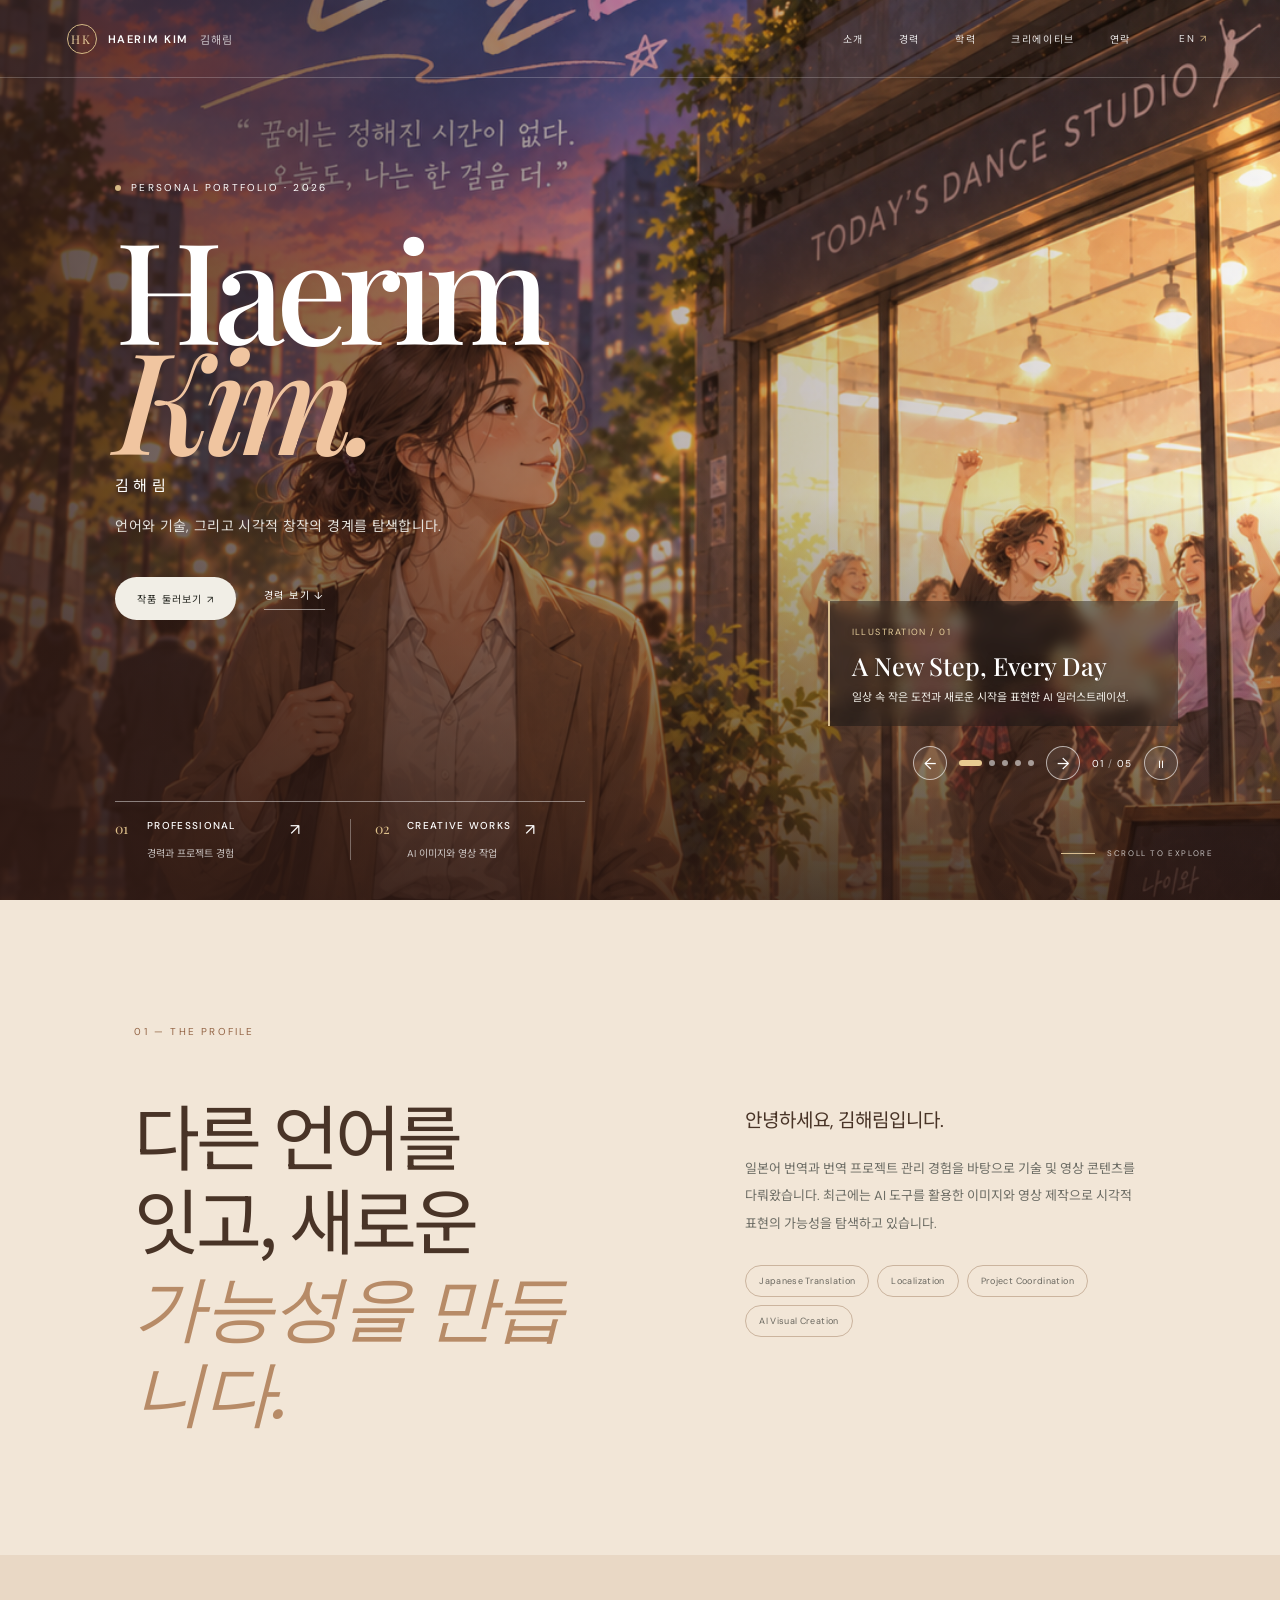
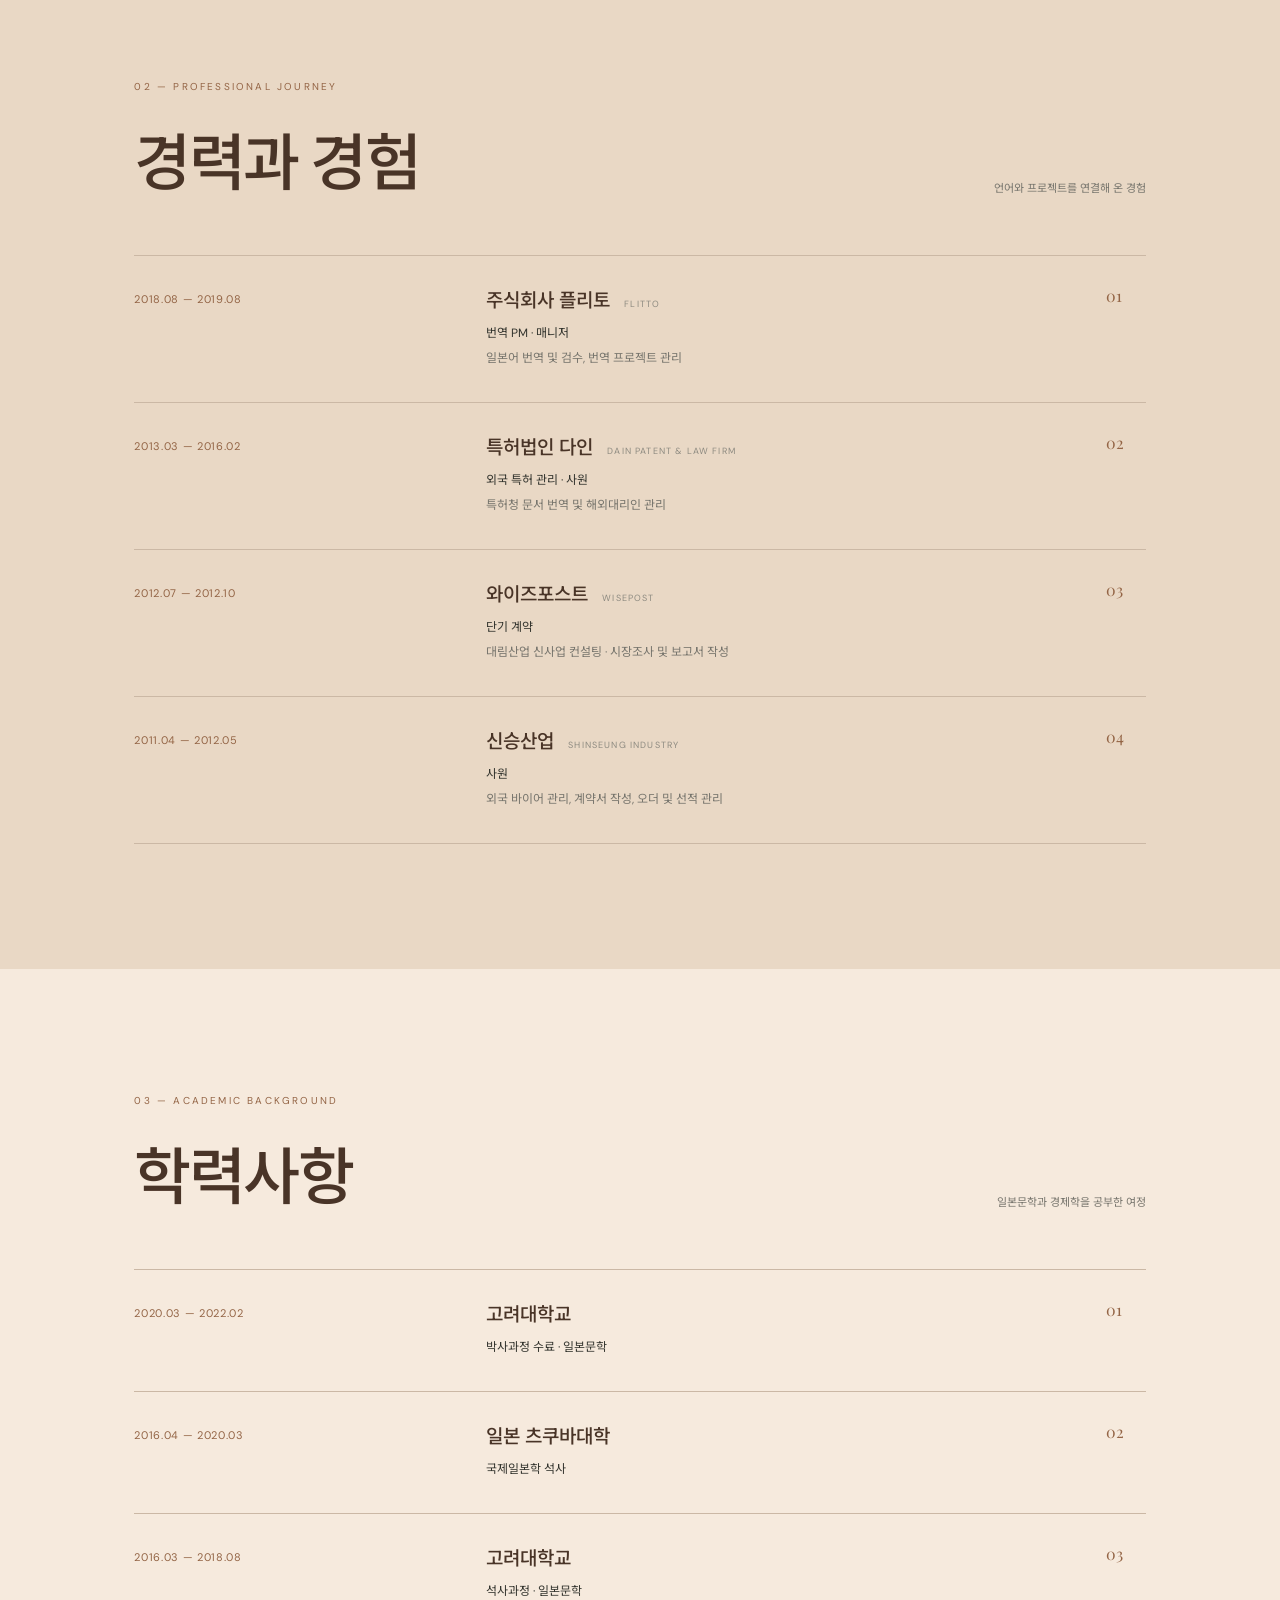
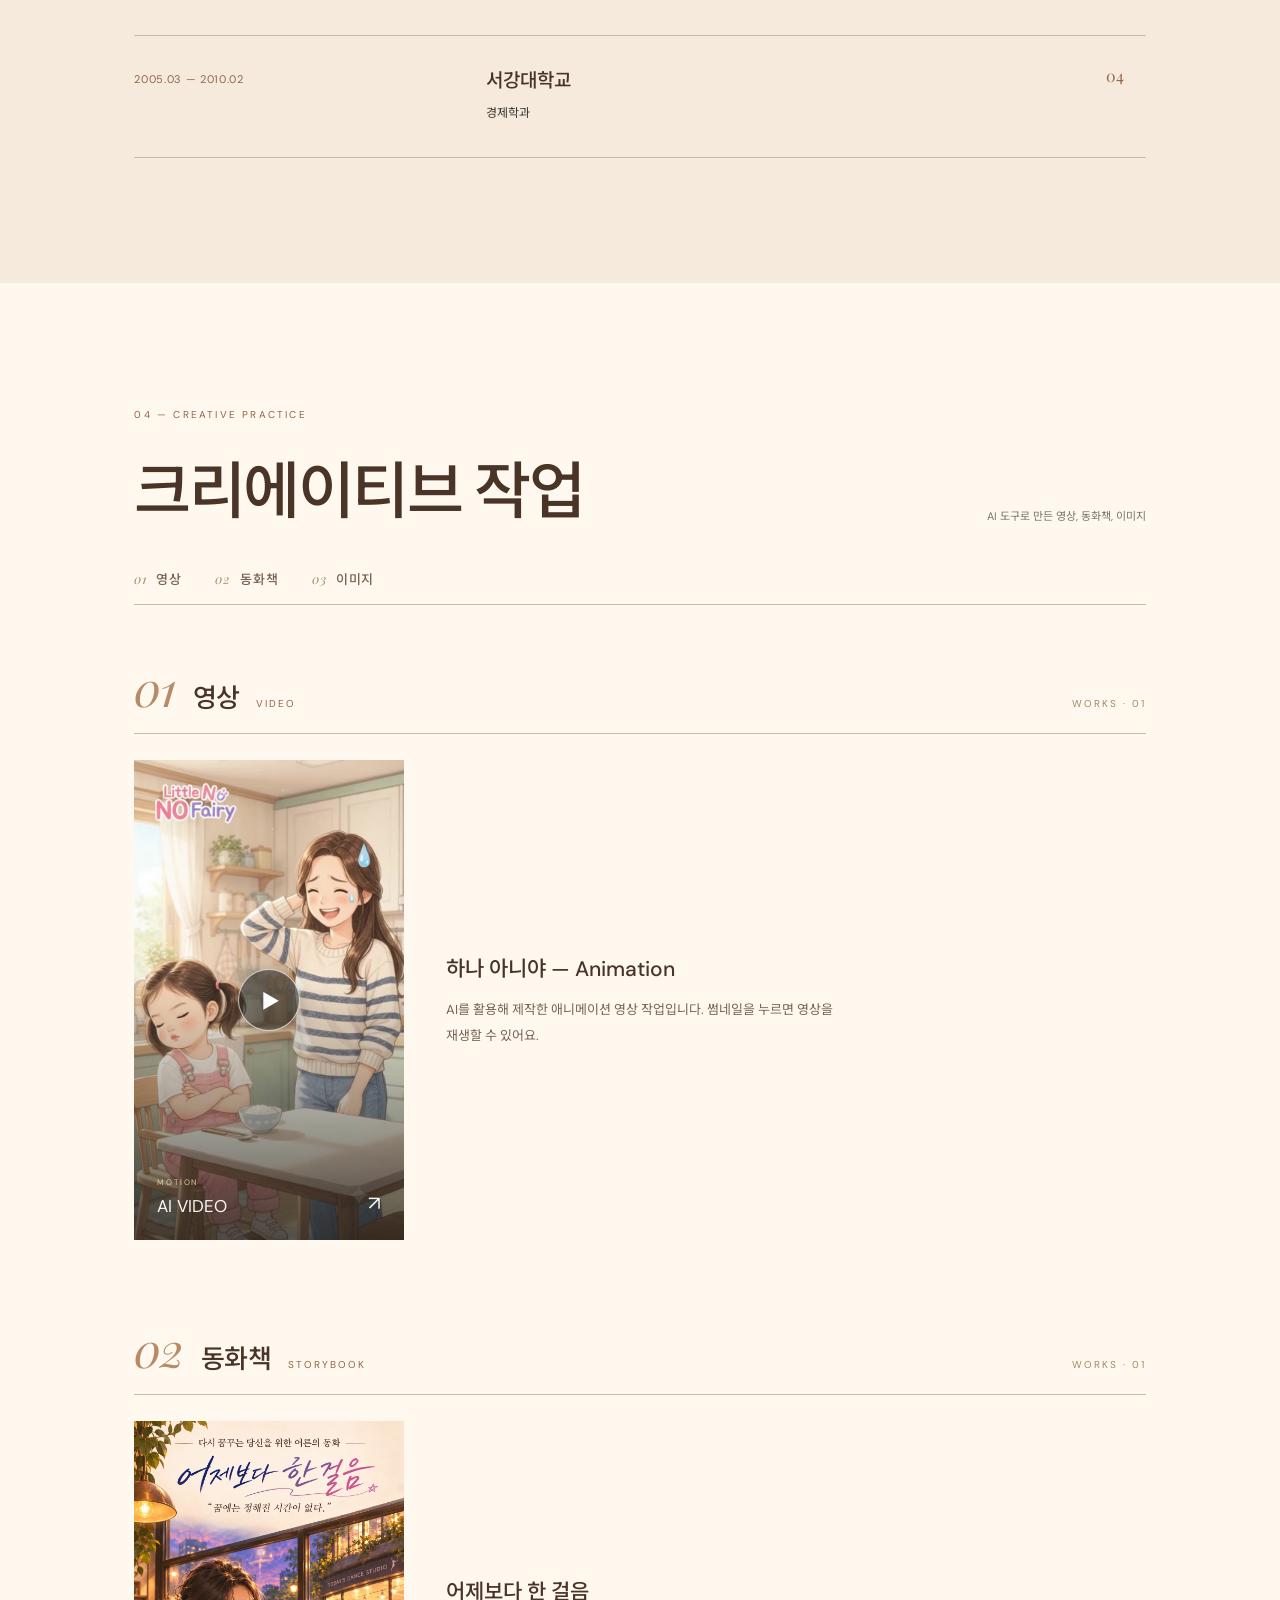
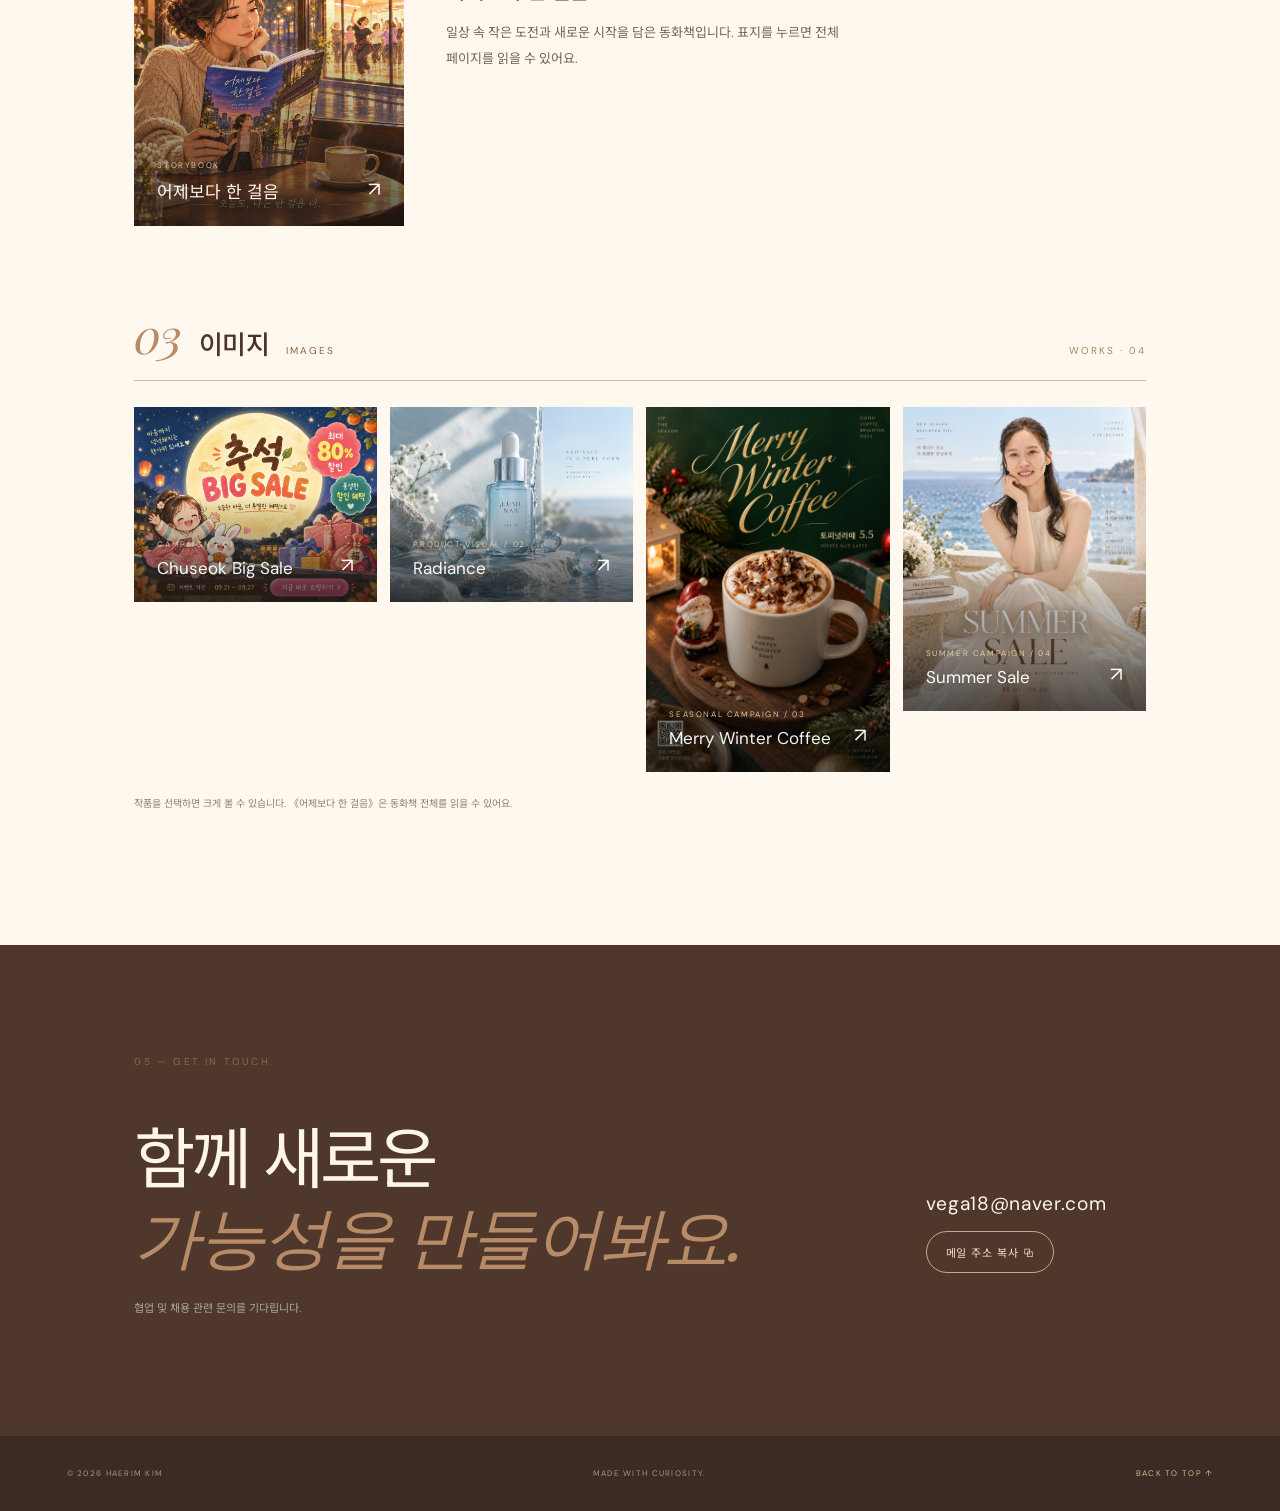
==== commit 3250814b: "경력 안내 문구(※ 이력 메모 기반 정리) 제거" ====
--- a/index.html
+++ b/index.html
@@ -70,7 +70,6 @@
     <article class="job"><div class="job-date">2012.07 — 2012.10</div><div class="job-main"><h3>와이즈포스트 <small>WISEPOST</small></h3><p class="job-role" data-ko="단기 계약" data-en="Contract">단기 계약</p><p data-ko="대림산업 신사업 컨설팅 · 시장조사 및 보고서 작성" data-en="New business consulting for Daelim Industrial; market research and report writing">대림산업 신사업 컨설팅 · 시장조사 및 보고서 작성</p></div><span class="job-no">03</span></article>
     <article class="job"><div class="job-date">2011.04 — 2012.05</div><div class="job-main"><h3>신승산업 <small>SHINSEUNG INDUSTRY</small></h3><p class="job-role" data-ko="사원" data-en="Staff">사원</p><p data-ko="외국 바이어 관리, 계약서 작성, 오더 및 선적 관리" data-en="Overseas buyer relations, contract preparation, order and shipment coordination">외국 바이어 관리, 계약서 작성, 오더 및 선적 관리</p></div><span class="job-no">04</span></article>
   </div>
-  <p class="note" data-ko="※ 경력 내용은 제공해 주신 이력 메모를 바탕으로 정리했습니다." data-en="※ Experience details are based on the career notes provided.">※ 경력 내용은 제공해 주신 이력 메모를 바탕으로 정리했습니다.</p>
 </section>
 
 <section class="education section-pad" id="education">
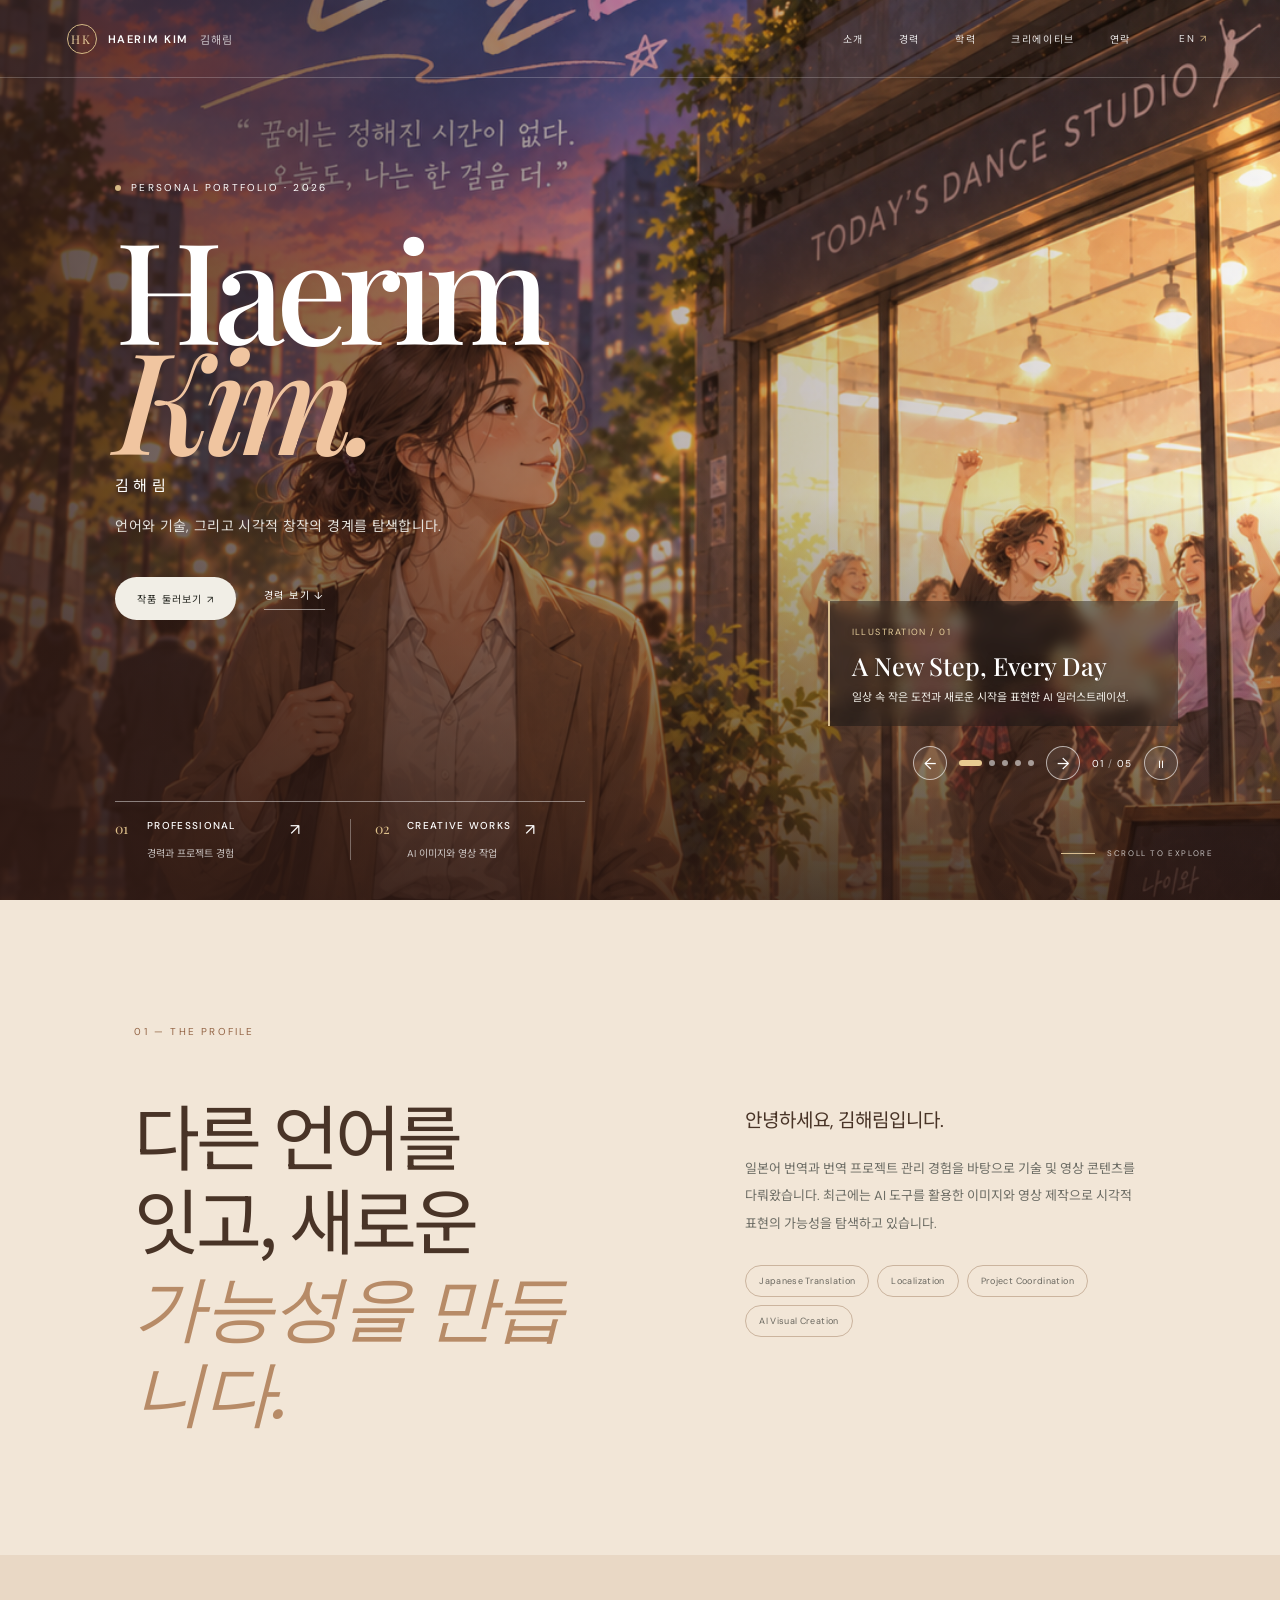
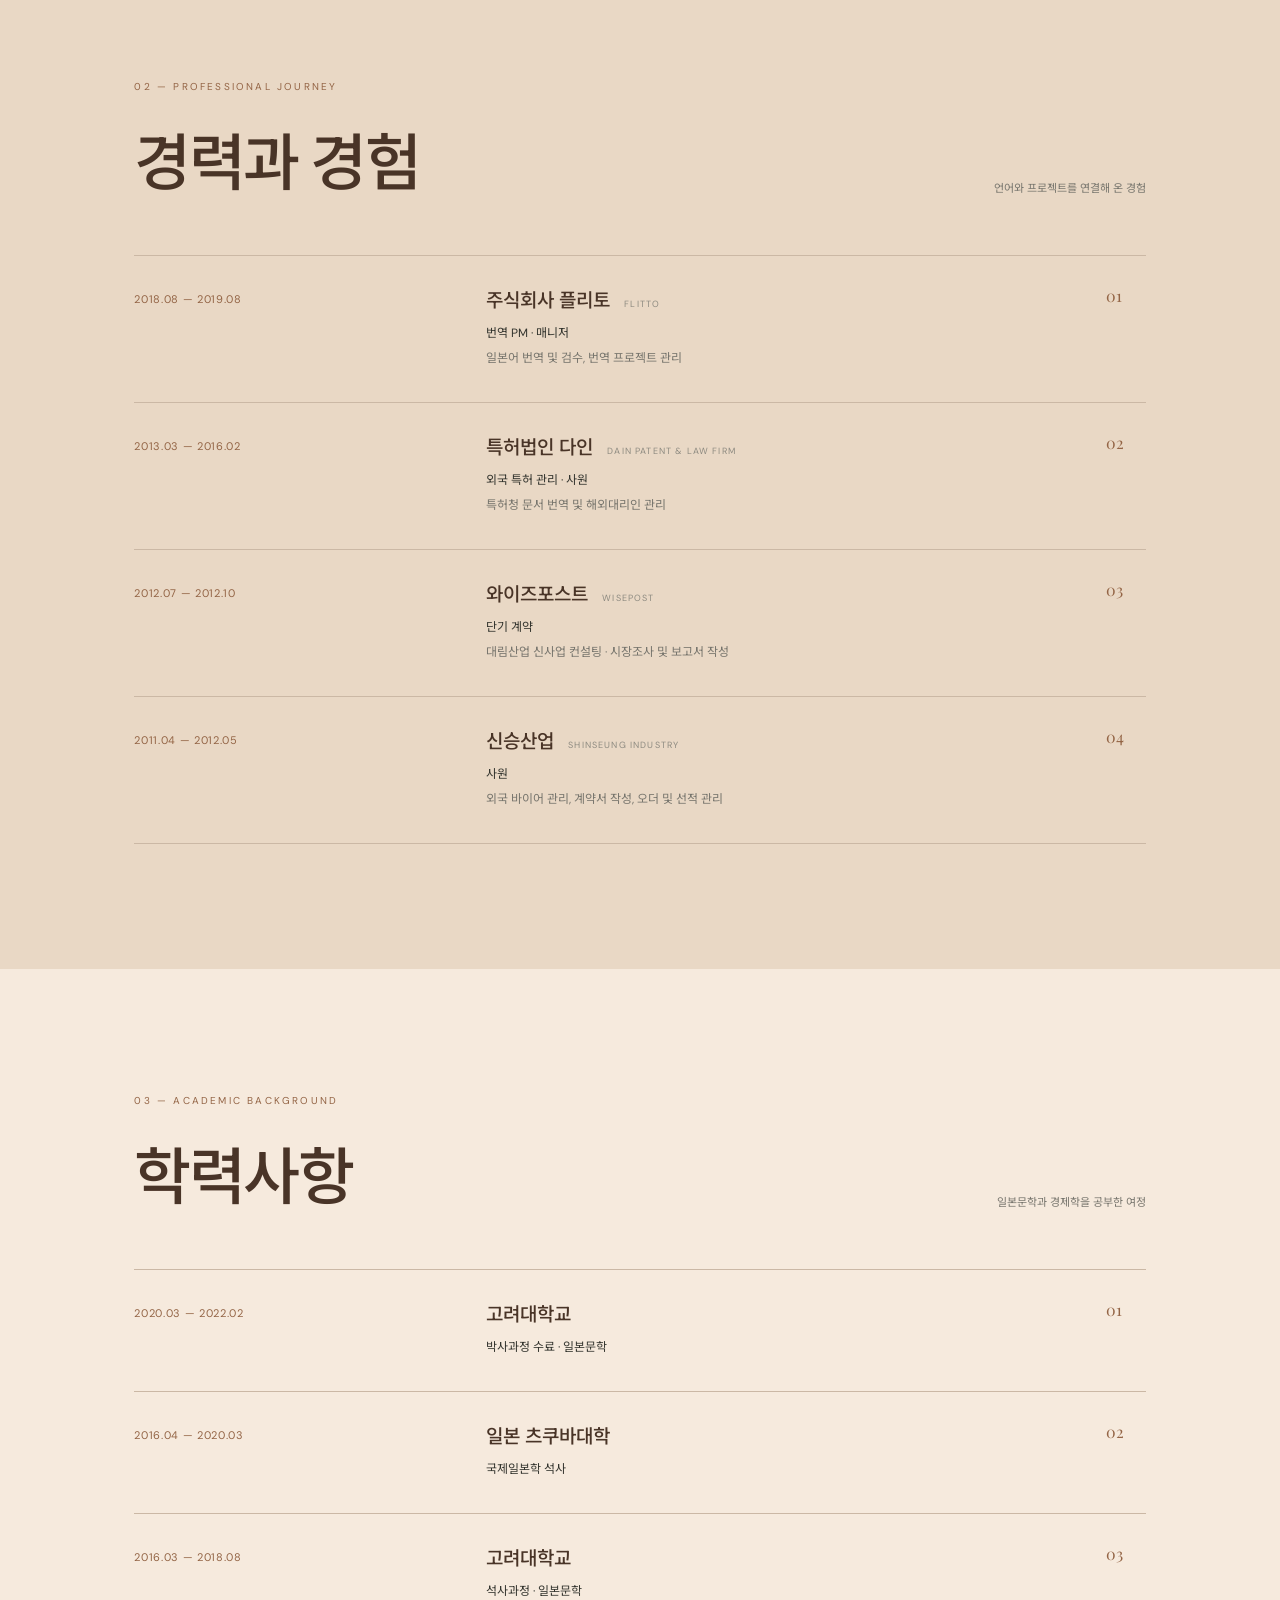
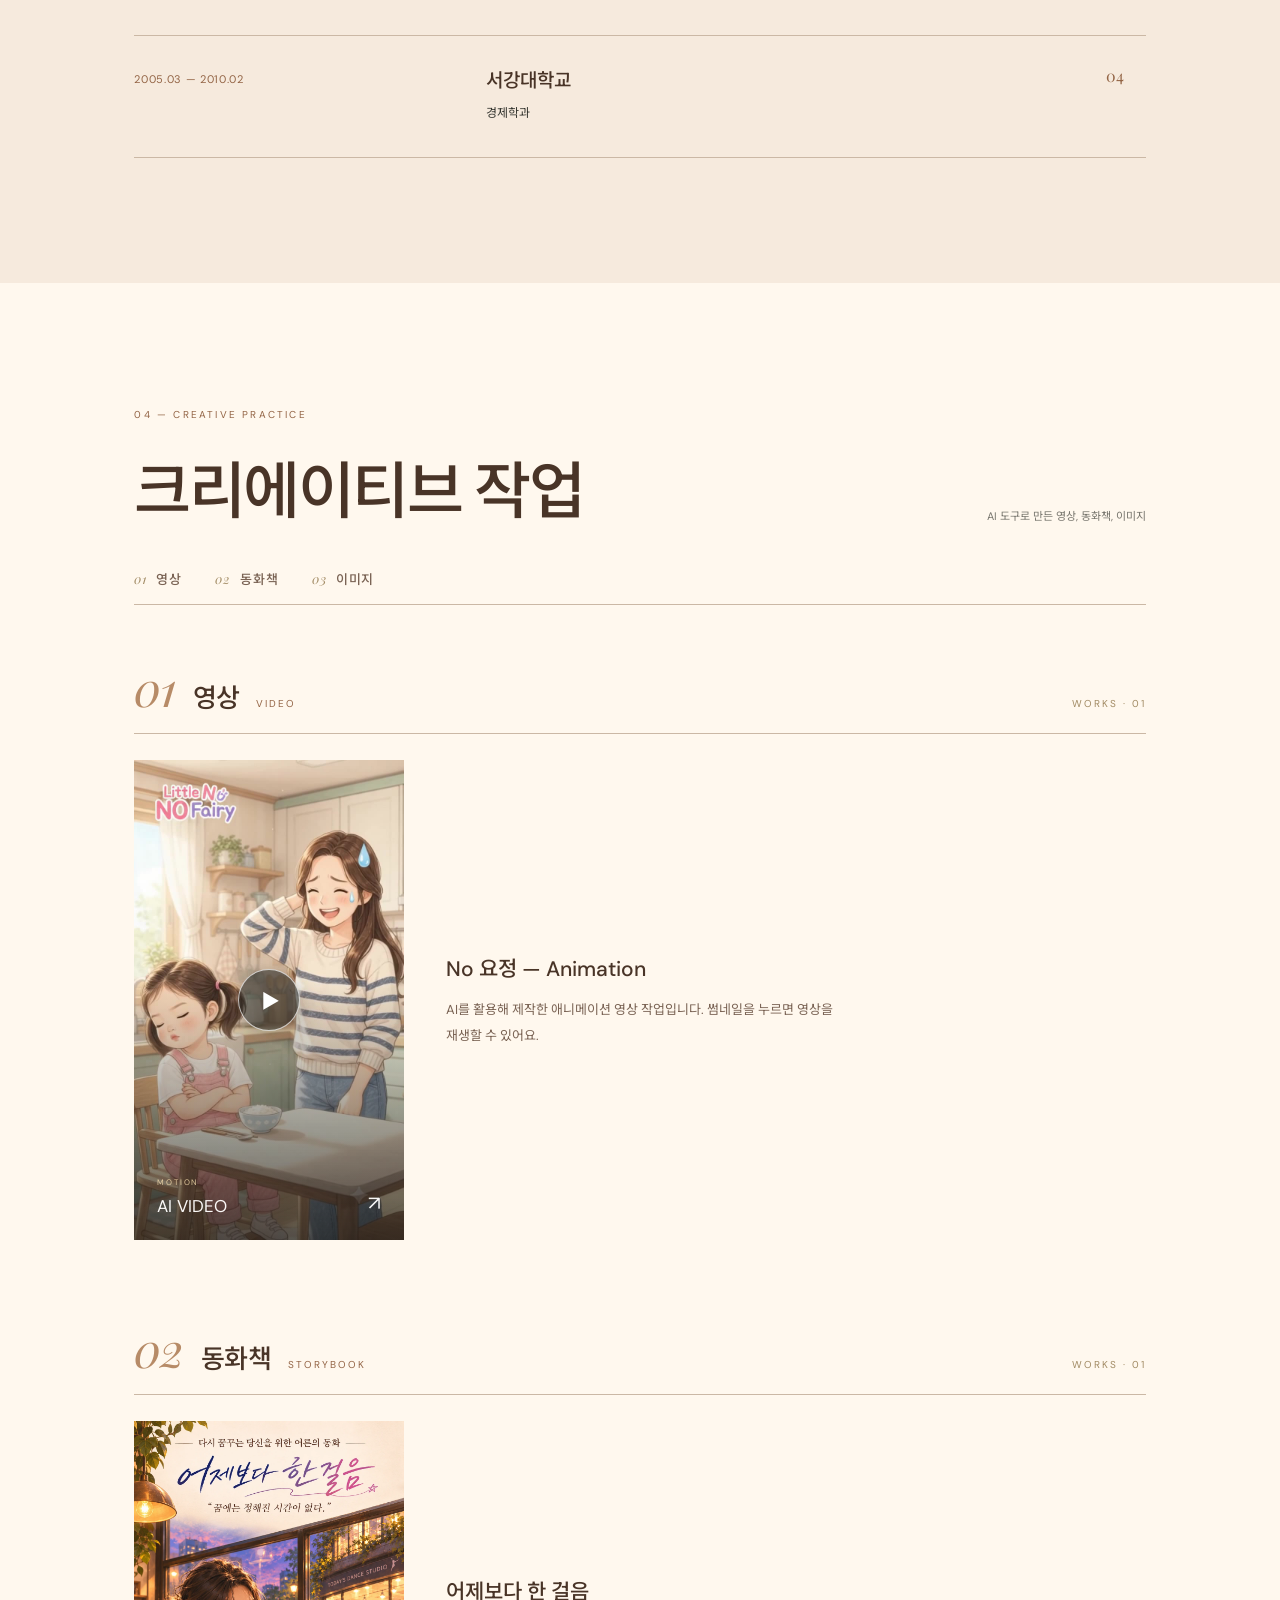
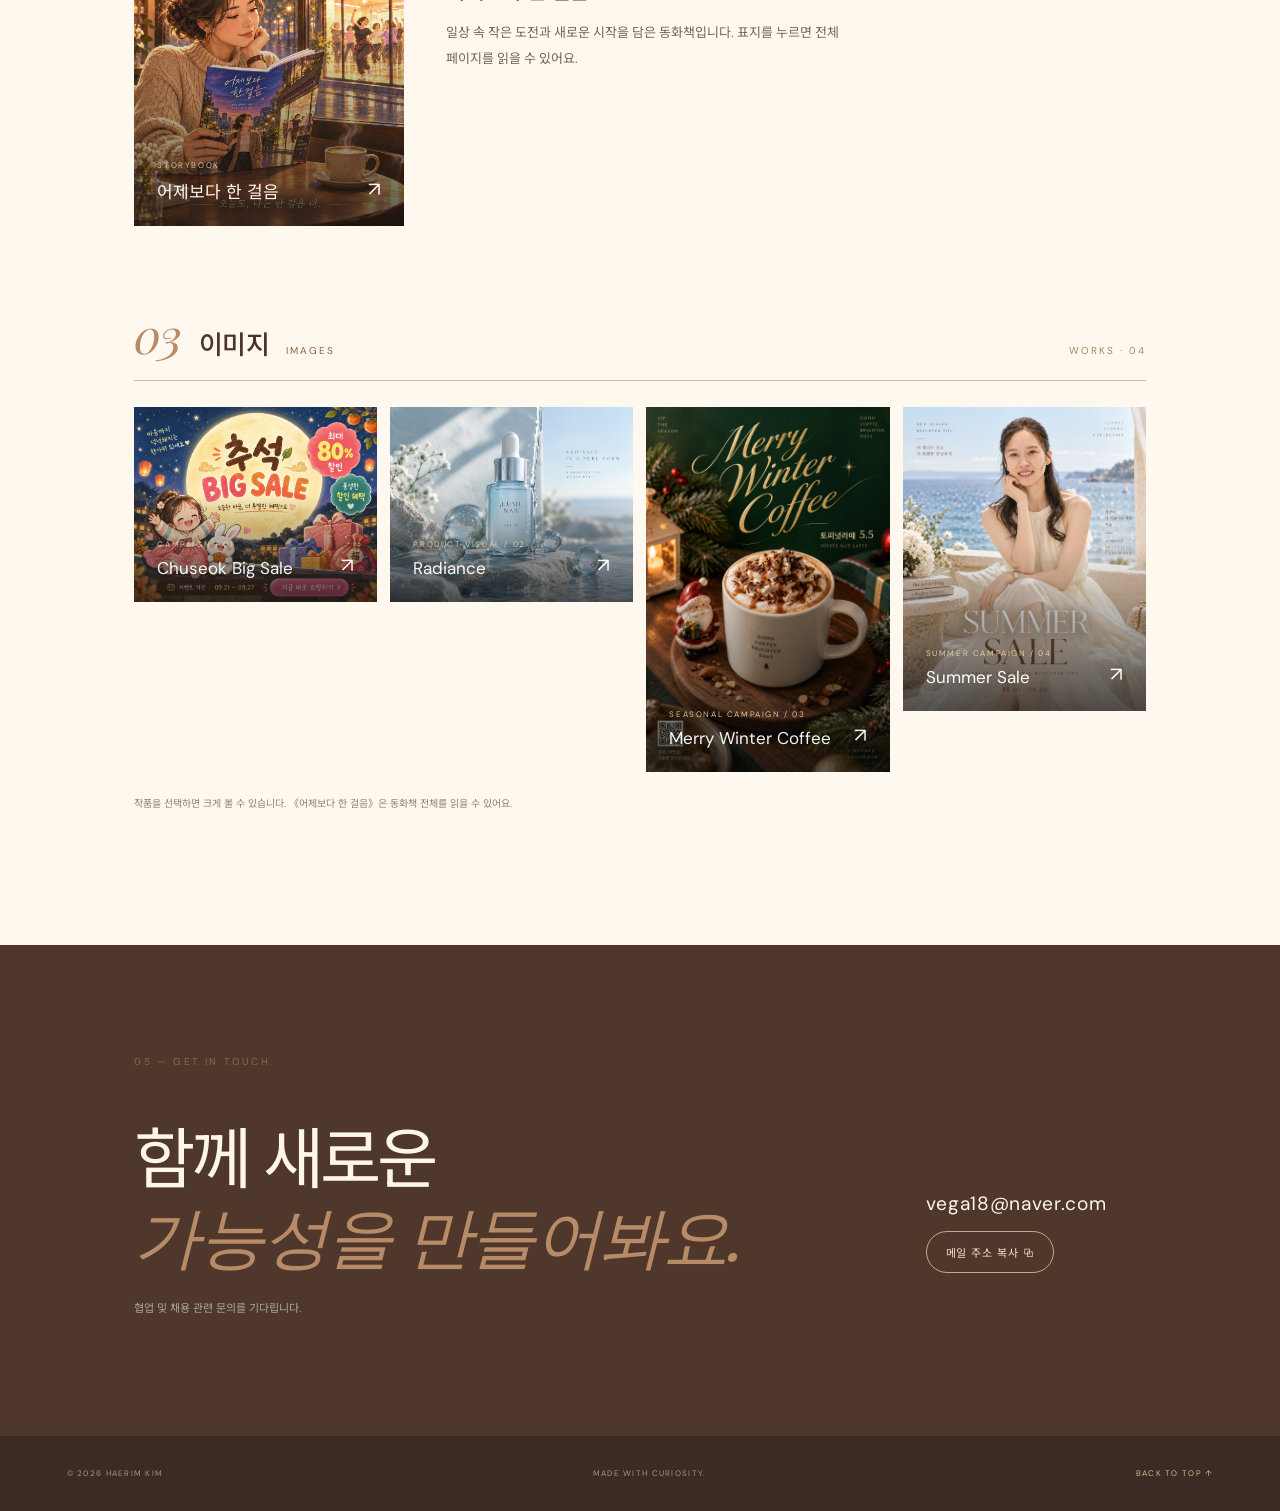
==== commit cad8f471: "AI 영상 제목 '하나 아니야' → 'No 요정' 수정" ====
--- a/index.html
+++ b/index.html
@@ -99,11 +99,11 @@
   <div class="work-group" id="works-video">
     <div class="group-head"><span class="group-no">01</span><h3><span data-ko="영상" data-en="Video">영상</span> <small>VIDEO</small></h3><span class="group-count">01</span></div>
     <div class="work-feature">
-      <button class="work-card work-video" data-type="video" data-src="assets/ai-video-01.mp4" data-title="하나 아니야 — Animation" data-desc="유아기 아이와 부모 사이의 흔한 일상 대화를 따뜻하고 생동감 있는 3D 툰(Toon) 스타일로 시각화한 숏폼 콘텐츠입니다. 생성형 AI 기술을 활용하여 캐릭터 디자인부터 구도 연출, 성우 음성 합성까지 전체 공정을 단축하고 완성도 높은 비주얼을 구현했습니다. 영상 제작 도구: Gemini, Flow.">
+      <button class="work-card work-video" data-type="video" data-src="assets/ai-video-01.mp4" data-title="No 요정 — Animation" data-desc="유아기 아이와 부모 사이의 흔한 일상 대화를 따뜻하고 생동감 있는 3D 툰(Toon) 스타일로 시각화한 숏폼 콘텐츠입니다. 생성형 AI 기술을 활용하여 캐릭터 디자인부터 구도 연출, 성우 음성 합성까지 전체 공정을 단축하고 완성도 높은 비주얼을 구현했습니다. 영상 제작 도구: Gemini, Flow.">
         <img src="assets/ai-video-thumbnail.jpg" alt="AI 애니메이션 영상의 실제 장면 미리보기" loading="lazy"><span class="video-play" aria-hidden="true">▶</span>
         <span class="work-overlay"><small>MOTION</small><b>AI VIDEO</b><i>↗</i></span>
       </button>
-      <div class="feature-text"><h4>하나 아니야 — Animation</h4><p data-ko="AI를 활용해 제작한 애니메이션 영상 작업입니다. 썸네일을 누르면 영상을 재생할 수 있어요." data-en="An animation created with AI tools. Select the thumbnail to play it.">AI를 활용해 제작한 애니메이션 영상 작업입니다. 썸네일을 누르면 영상을 재생할 수 있어요.</p></div>
+      <div class="feature-text"><h4>No 요정 — Animation</h4><p data-ko="AI를 활용해 제작한 애니메이션 영상 작업입니다. 썸네일을 누르면 영상을 재생할 수 있어요." data-en="An animation created with AI tools. Select the thumbnail to play it.">AI를 활용해 제작한 애니메이션 영상 작업입니다. 썸네일을 누르면 영상을 재생할 수 있어요.</p></div>
     </div>
   </div>
 
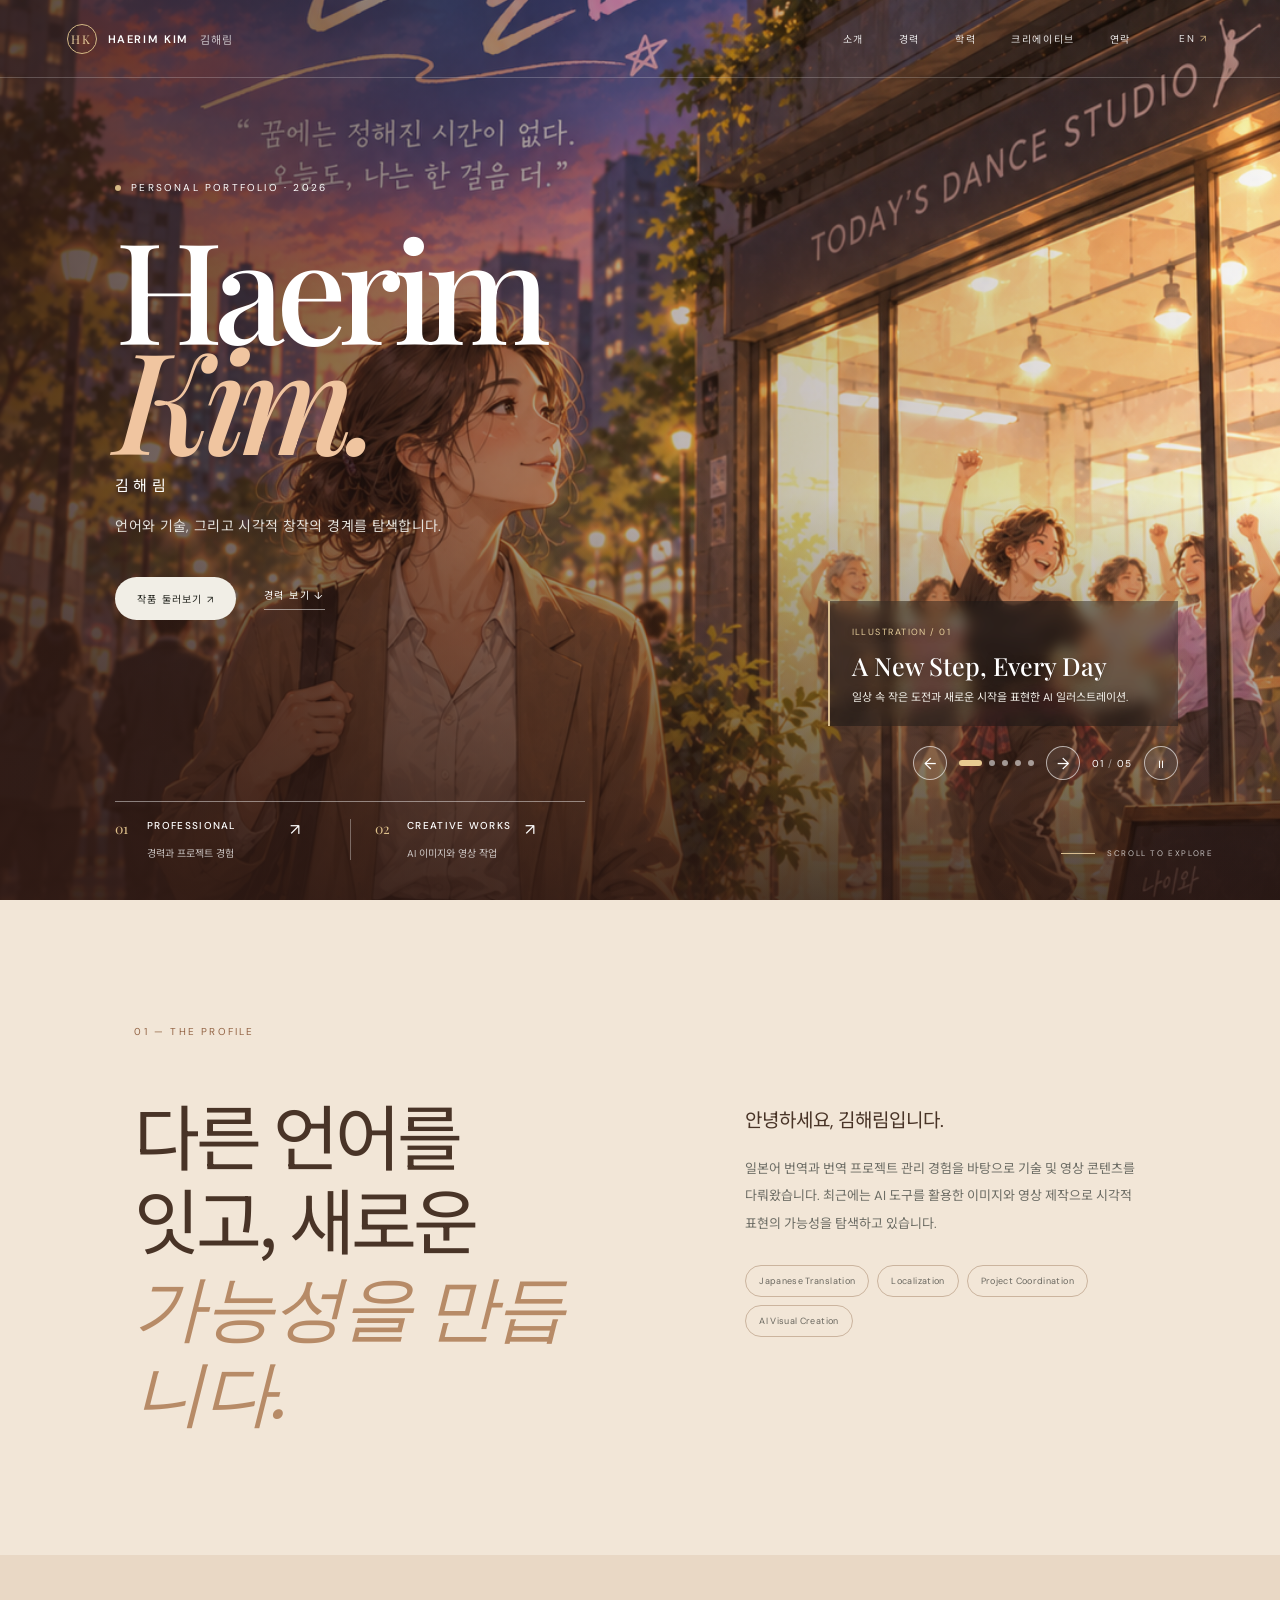
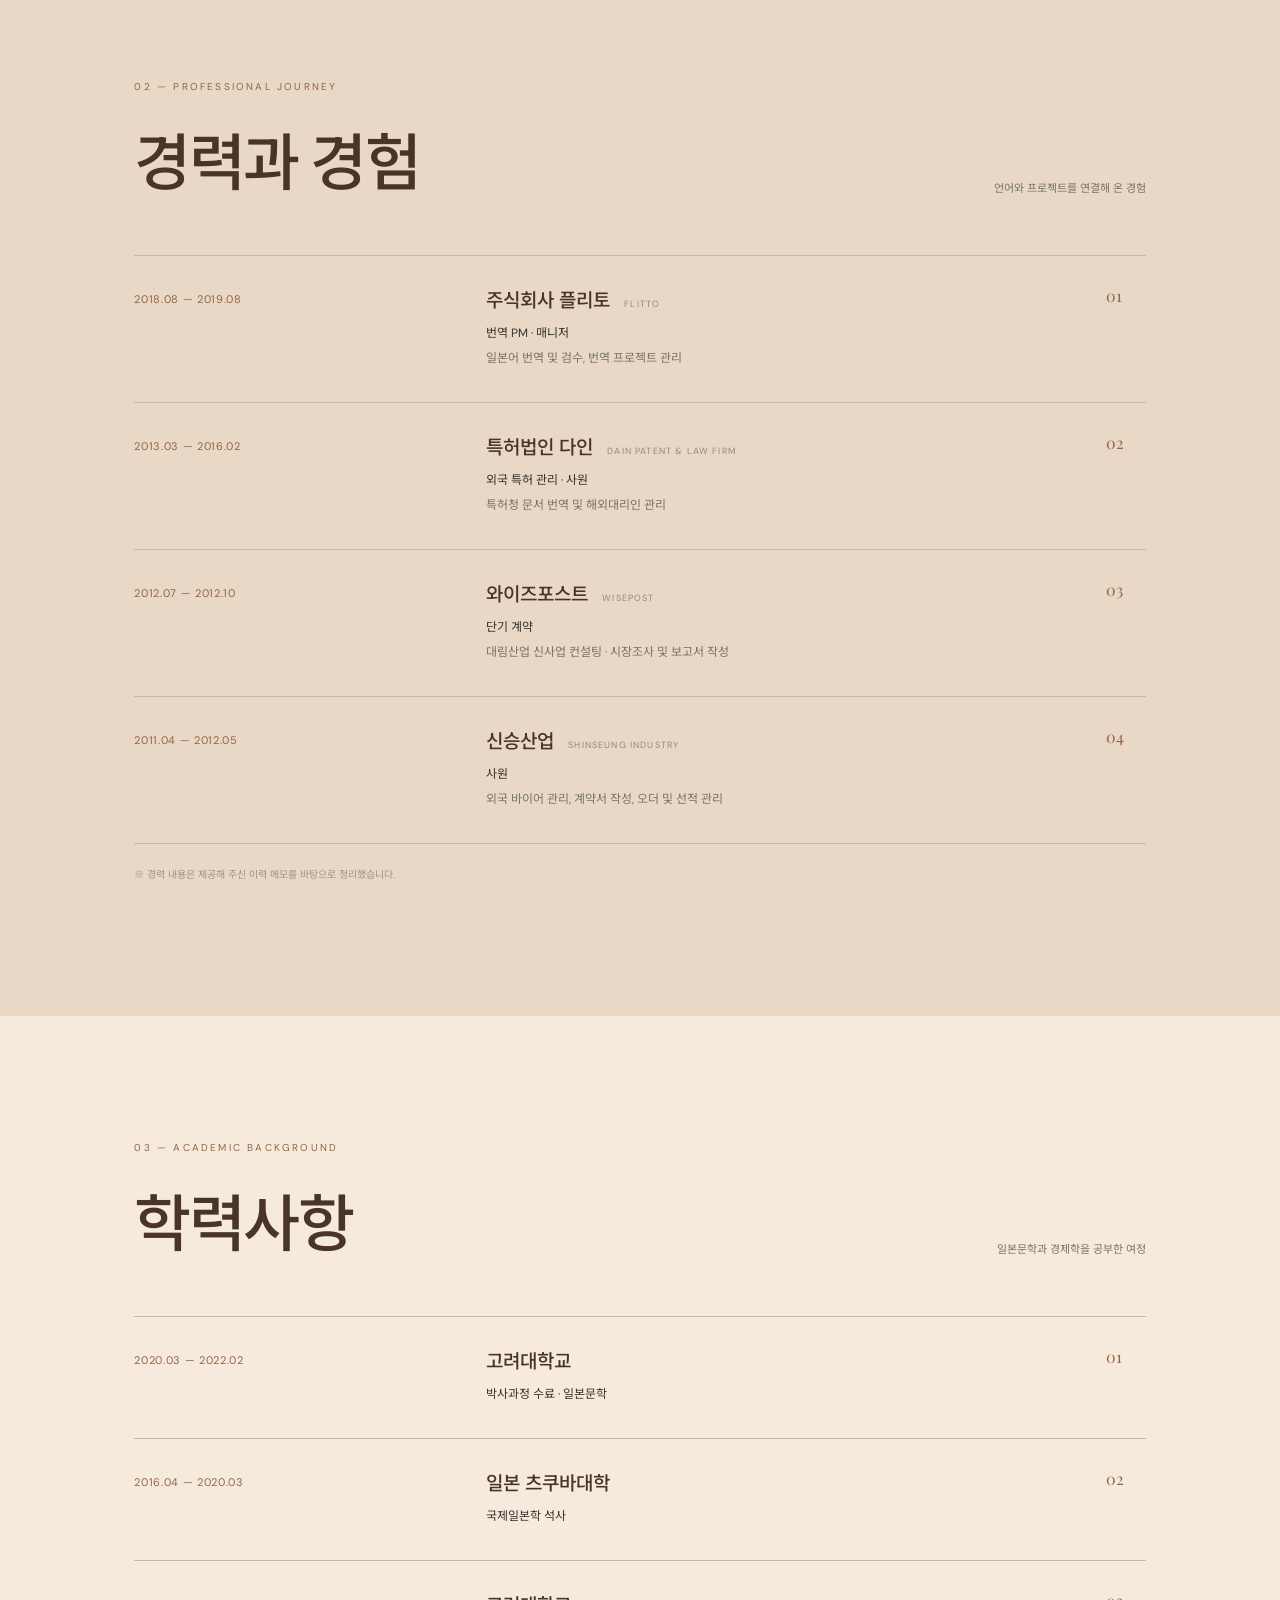
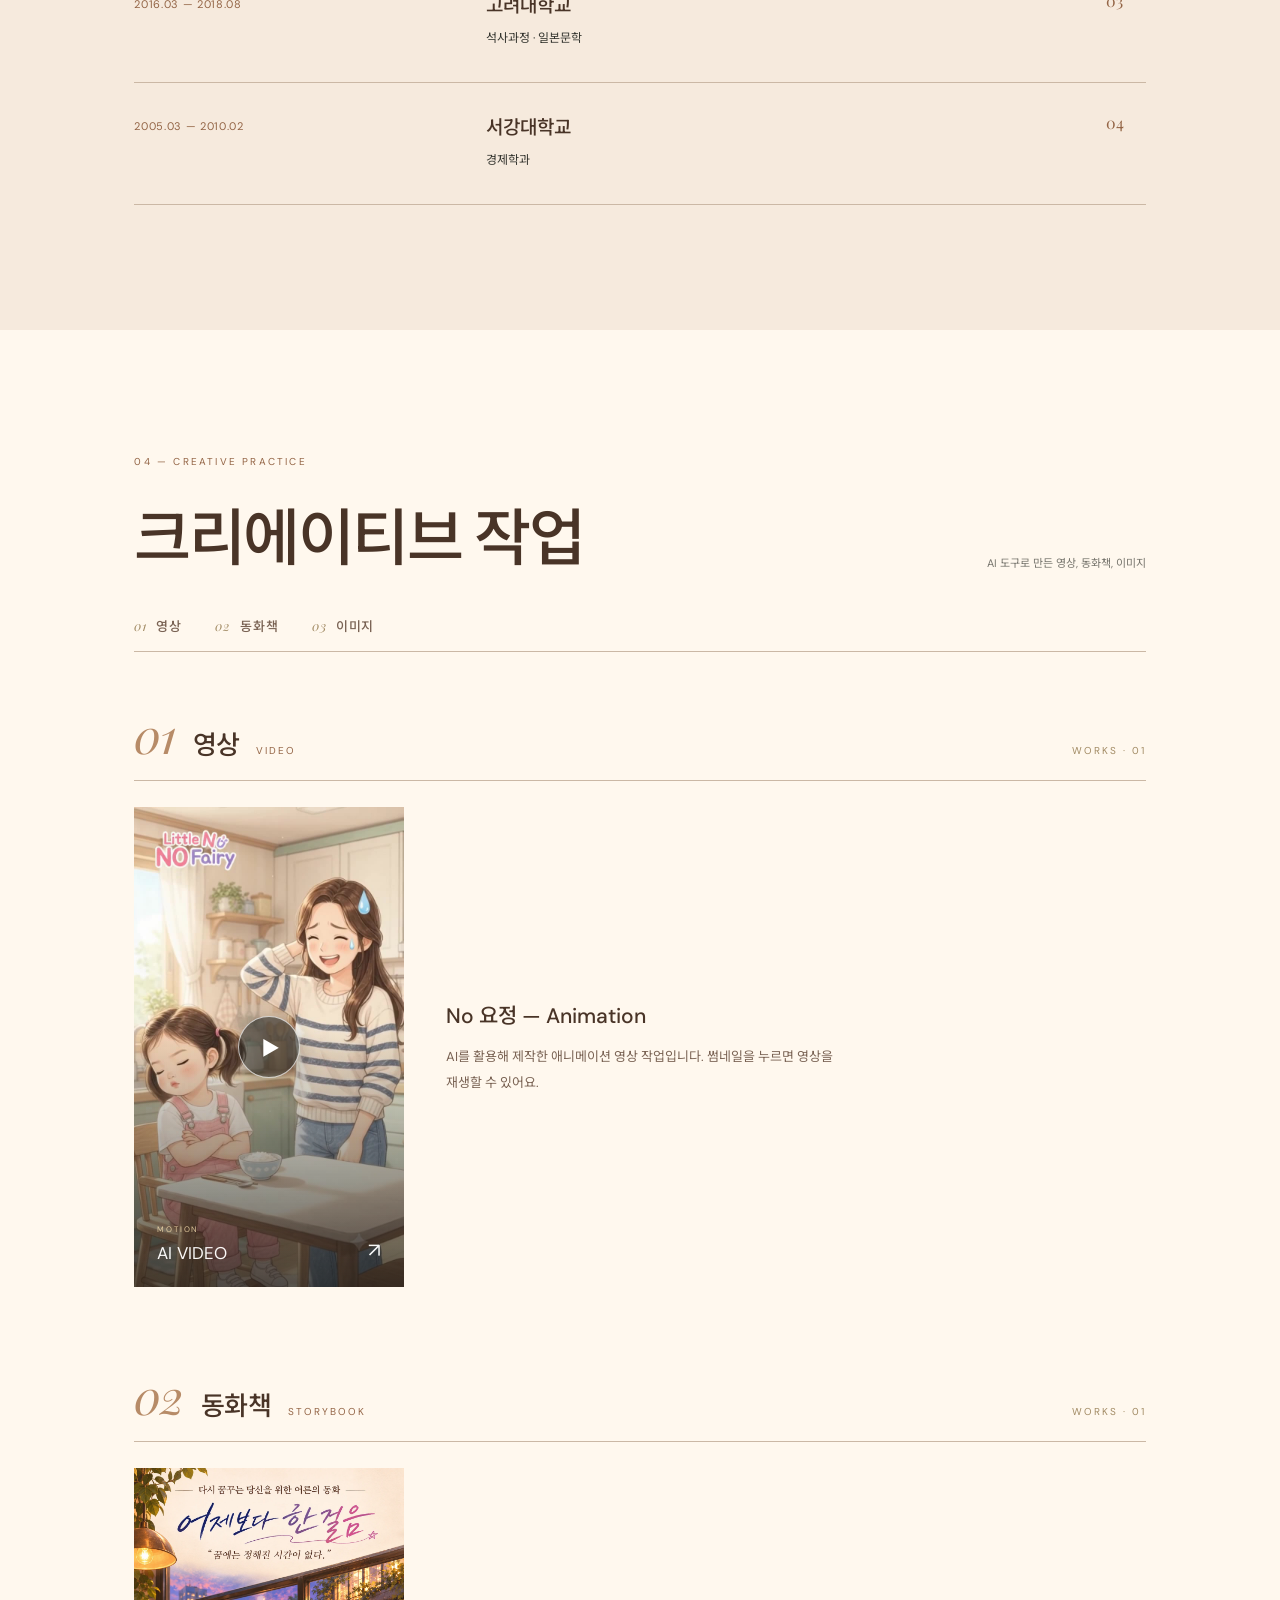
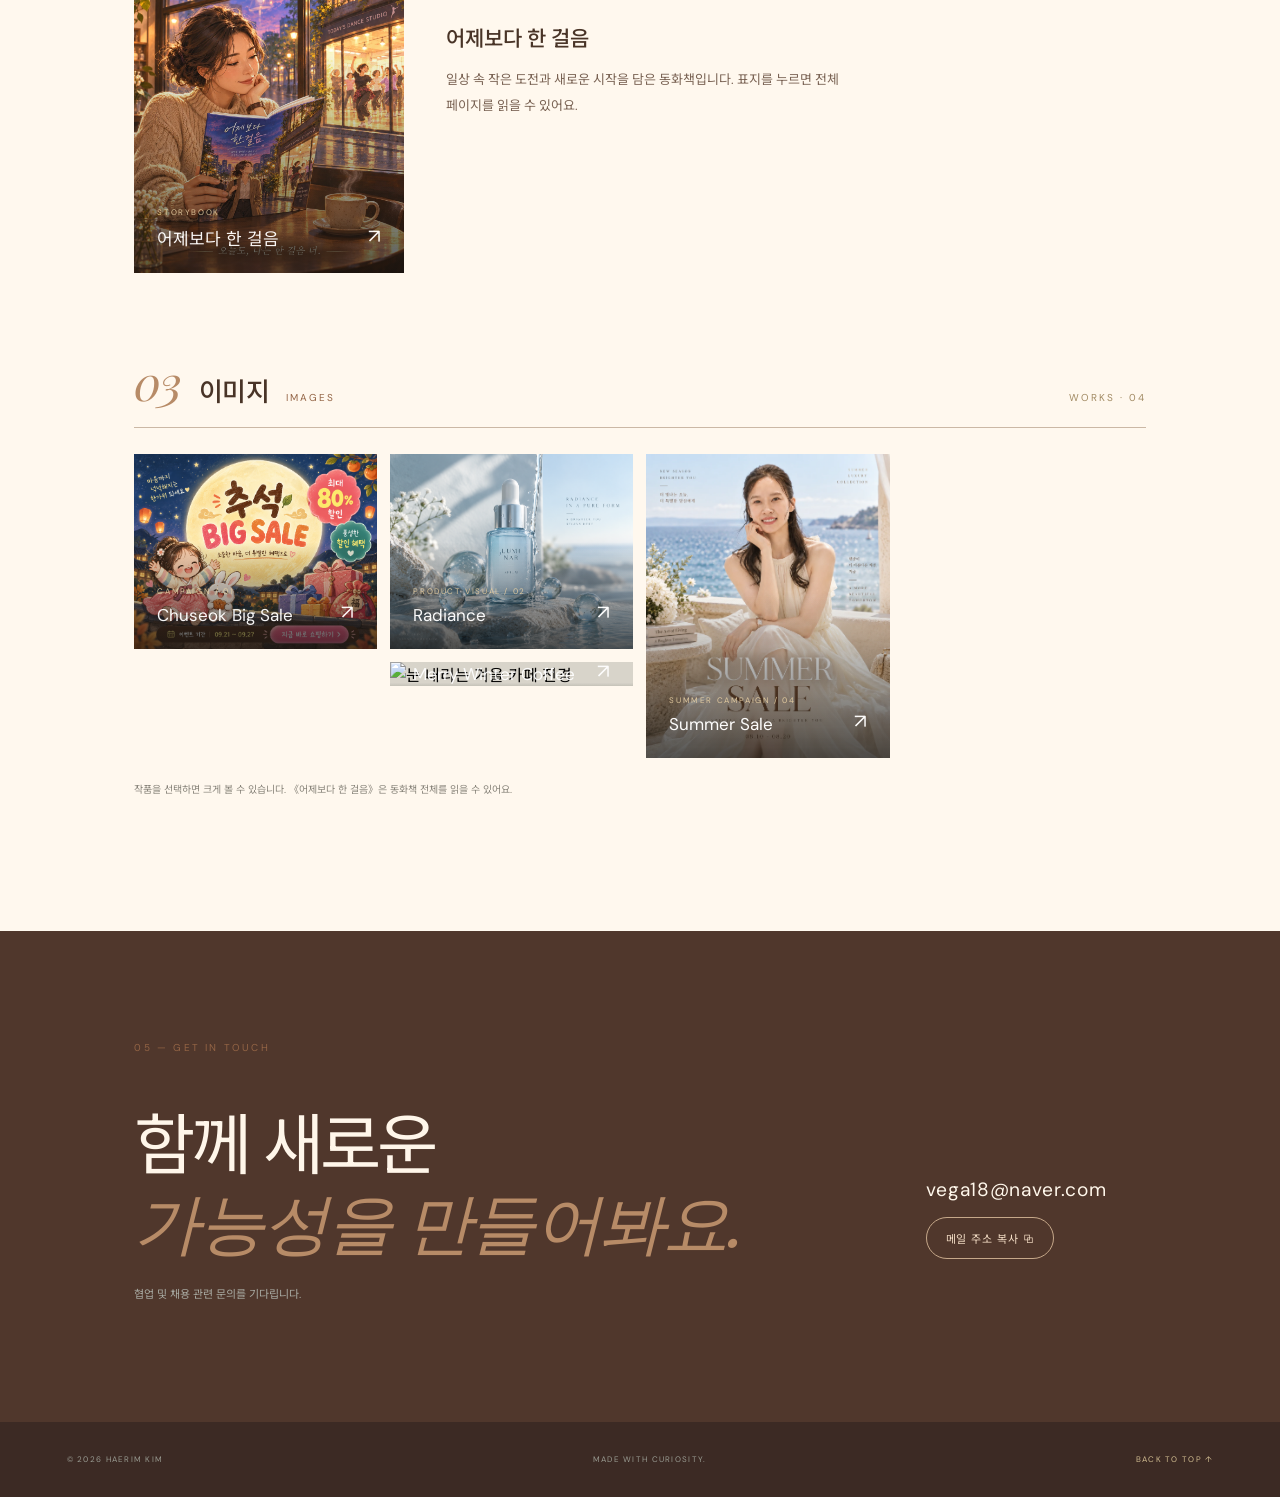
==== commit fedcc638: "Enhance lightbox functionality and update job details Added styles for lightbox flip effect and upda" ====
--- a/index.html
+++ b/index.html
@@ -10,6 +10,17 @@
 <link rel="preconnect" href="https://fonts.gstatic.com" crossorigin>
 <link href="https://fonts.googleapis.com/css2?family=DM+Sans:wght@400;500;600;700&family=Playfair+Display:ital,wght@0,500;0,600;1,500&family=Noto+Sans+KR:wght@300;400;500;600&display=swap" rel="stylesheet">
 <link rel="stylesheet" href="style.css?v=10.2">
+<style>
+.lb-flip{position:relative;display:block;height:min(78vh,900px);width:calc(min(78vh,900px)*.914);max-width:92vw;margin:0 auto;cursor:pointer;perspective:1600px;transition:width .9s cubic-bezier(.45,.05,.2,1)}
+.lb-flip.is-flipped{width:calc(min(78vh,900px)*.667)}
+.lb-flip .lb-inner{position:absolute;inset:0;transform-style:preserve-3d;transition:transform .9s cubic-bezier(.45,.05,.2,1)}
+.lb-flip.is-flipped .lb-inner{transform:rotateY(180deg)}
+.lb-flip .lb-face{position:absolute;inset:0;backface-visibility:hidden;-webkit-backface-visibility:hidden;overflow:hidden;border-radius:6px}
+.lb-flip .lb-back{transform:rotateY(180deg)}
+.lb-flip img{display:block;width:100%;height:100%;max-width:none;max-height:none;object-fit:cover}
+.lb-flip .lb-hint{position:absolute;right:12px;bottom:12px;z-index:3;padding:7px 12px;border-radius:999px;background:rgba(0,0,0,.55);color:#fff;font:500 12px/1 'DM Sans',sans-serif;letter-spacing:.04em;pointer-events:none}
+@media (prefers-reduced-motion:reduce){.lb-flip,.lb-flip .lb-inner{transition:none}}
+</style>
 </head>
 <body data-palette="brown">
 <header class="topbar">
@@ -70,6 +81,7 @@
     <article class="job"><div class="job-date">2012.07 — 2012.10</div><div class="job-main"><h3>와이즈포스트 <small>WISEPOST</small></h3><p class="job-role" data-ko="단기 계약" data-en="Contract">단기 계약</p><p data-ko="대림산업 신사업 컨설팅 · 시장조사 및 보고서 작성" data-en="New business consulting for Daelim Industrial; market research and report writing">대림산업 신사업 컨설팅 · 시장조사 및 보고서 작성</p></div><span class="job-no">03</span></article>
     <article class="job"><div class="job-date">2011.04 — 2012.05</div><div class="job-main"><h3>신승산업 <small>SHINSEUNG INDUSTRY</small></h3><p class="job-role" data-ko="사원" data-en="Staff">사원</p><p data-ko="외국 바이어 관리, 계약서 작성, 오더 및 선적 관리" data-en="Overseas buyer relations, contract preparation, order and shipment coordination">외국 바이어 관리, 계약서 작성, 오더 및 선적 관리</p></div><span class="job-no">04</span></article>
   </div>
+  <p class="note" data-ko="※ 경력 내용은 제공해 주신 이력 메모를 바탕으로 정리했습니다." data-en="※ Experience details are based on the career notes provided.">※ 경력 내용은 제공해 주신 이력 메모를 바탕으로 정리했습니다.</p>
 </section>
 
 <section class="education section-pad" id="education">
@@ -129,8 +141,8 @@
         <img src="assets/ai-image-02.png" alt="세럼 제품 광고 이미지" loading="lazy">
         <span class="work-overlay"><small>PRODUCT VISUAL / 02</small><b>Radiance</b><i>↗</i></span>
       </button>
-      <button class="work-card" data-type="image" data-src="assets/ai-image-03.png" data-title="Merry Winter Coffee" data-desc="겨울 시즌 음료를 위한 따뜻한 무드의 포스터 콘셉트.">
-        <img src="assets/ai-image-03.png" alt="겨울 시즌 커피 포스터" loading="lazy">
+      <button class="work-card" data-type="image" data-flip="assets/ai-image-03.png" data-src="assets/cafe-view.png" data-title="Merry Winter Coffee" data-desc="겨울 시즌 음료를 위한 따뜻한 무드의 콘셉트. 이미지를 클릭하면 카페 전경이 회전하며 시즌 음료 포스터가 나타납니다.">
+        <img src="assets/cafe-view.png" alt="눈 내리는 겨울 카페 전경" loading="lazy">
         <span class="work-overlay"><small>SEASONAL CAMPAIGN / 03</small><b>Merry Winter Coffee</b><i>↗</i></span>
       </button>
       <button class="work-card" data-type="image" data-src="assets/ai-image-04.webp" data-title="Summer Sale — A Brighter You" data-desc="햇살과 바다의 분위기를 담은 여름 시즌 프로모션 비주얼.">
@@ -161,5 +173,32 @@
   <div class="lightbox-content"><div id="lightboxMedia"></div><div class="lightbox-info"><span>SELECTED WORK</span><h3 id="lightboxTitle"></h3><p id="lightboxDesc"></p></div></div>
 </div>
 <script src="script.js?v=10.1"></script>
+<script>
+(function(){
+  var media=document.getElementById('lightboxMedia');
+  if(!media)return;
+  var BACK='assets/ai-image-03.png', busy=false;
+  function build(){
+    var img=media.querySelector('img');
+    if(busy||!img||(img.getAttribute('src')||'').indexOf('cafe-view')===-1||media.querySelector('.lb-flip'))return;
+    busy=true;
+    var box=document.createElement('div');
+    box.className='lb-flip';
+    box.setAttribute('role','button');
+    box.setAttribute('aria-label','클릭하면 포스터가 나타납니다');
+    box.innerHTML='<div class="lb-inner"><div class="lb-face lb-front"><img src="assets/cafe-view.png" alt="눈 내리는 겨울 카페 전경"></div>'+
+      '<div class="lb-face lb-back"><img src="'+BACK+'" alt="Merry Winter Coffee 포스터"></div></div>'+
+      '<span class="lb-hint">클릭해서 뒤집기 ↻</span>';
+    box.addEventListener('click',function(e){
+      e.stopPropagation();
+      box.classList.toggle('is-flipped');
+    });
+    media.innerHTML='';
+    media.appendChild(box);
+    busy=false;
+  }
+  new MutationObserver(build).observe(media,{childList:true,subtree:true});
+})();
+</script>
 </body>
-</html>+</html>
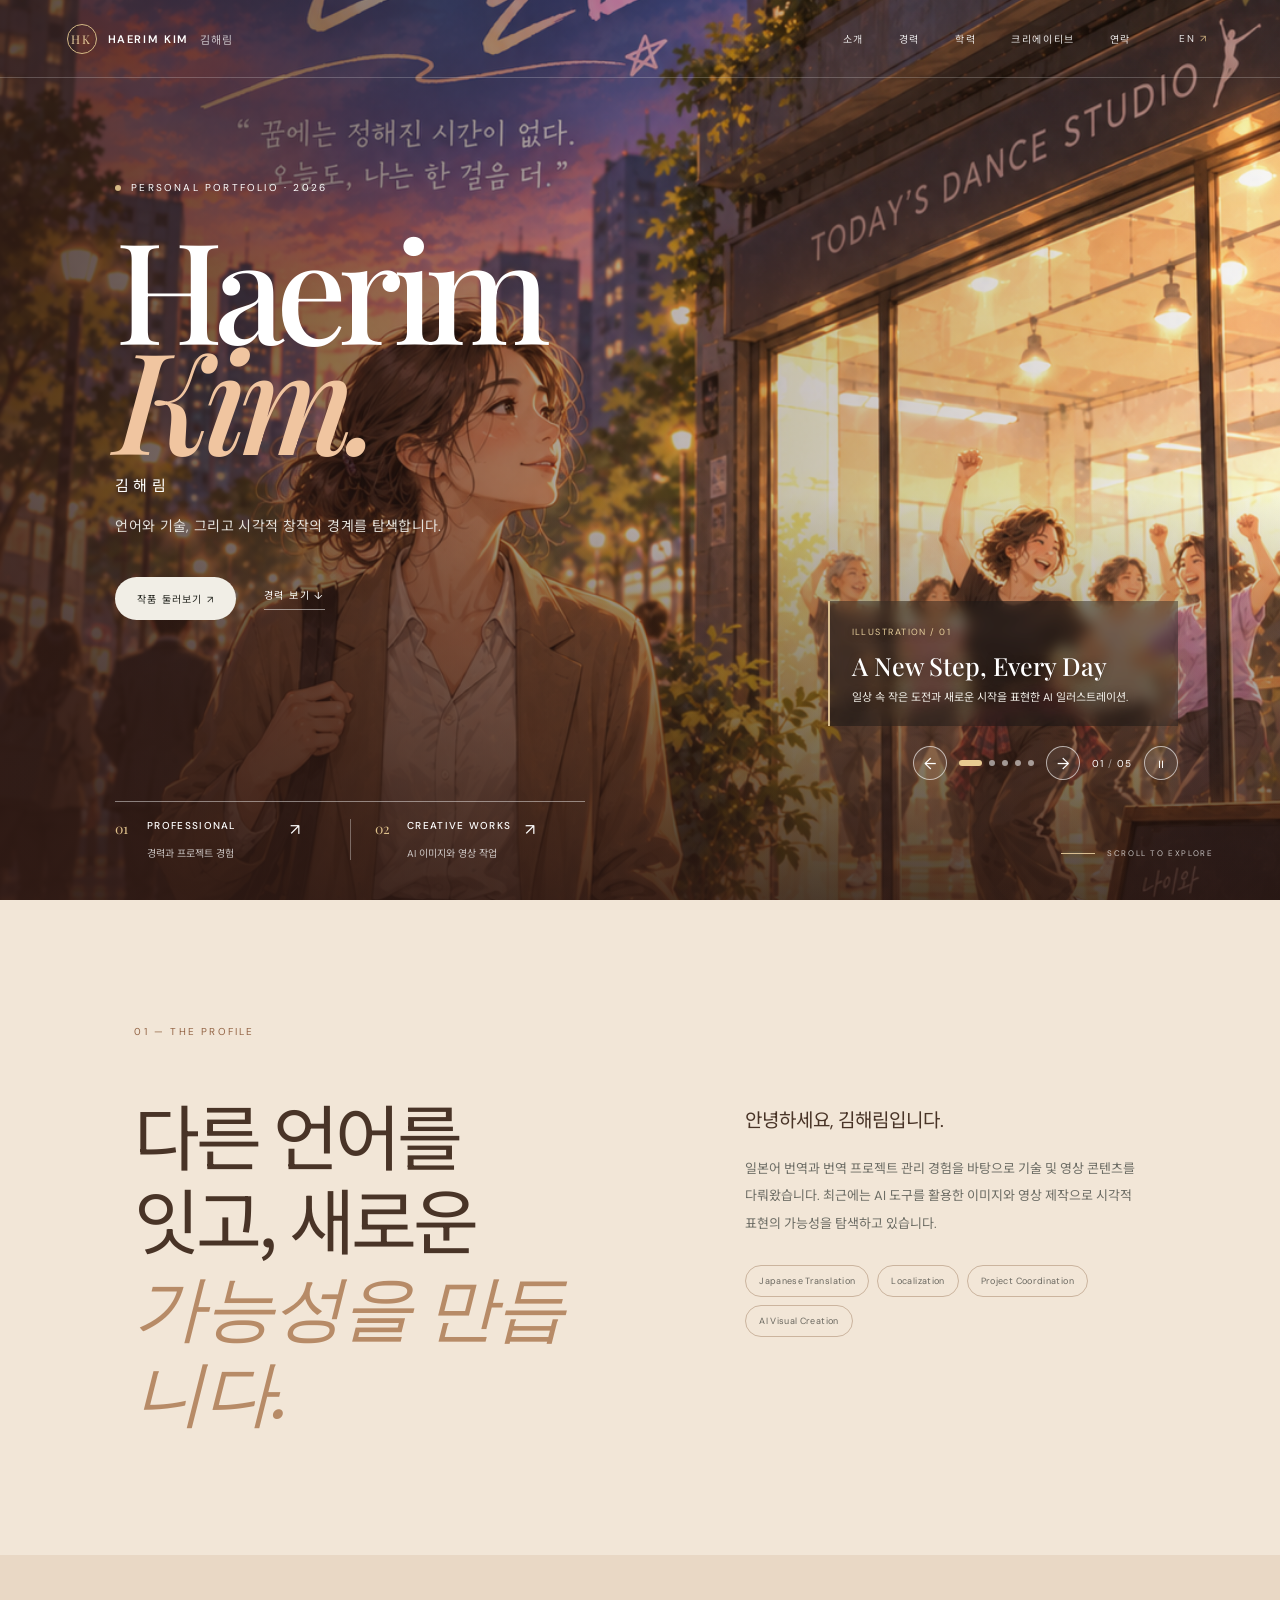
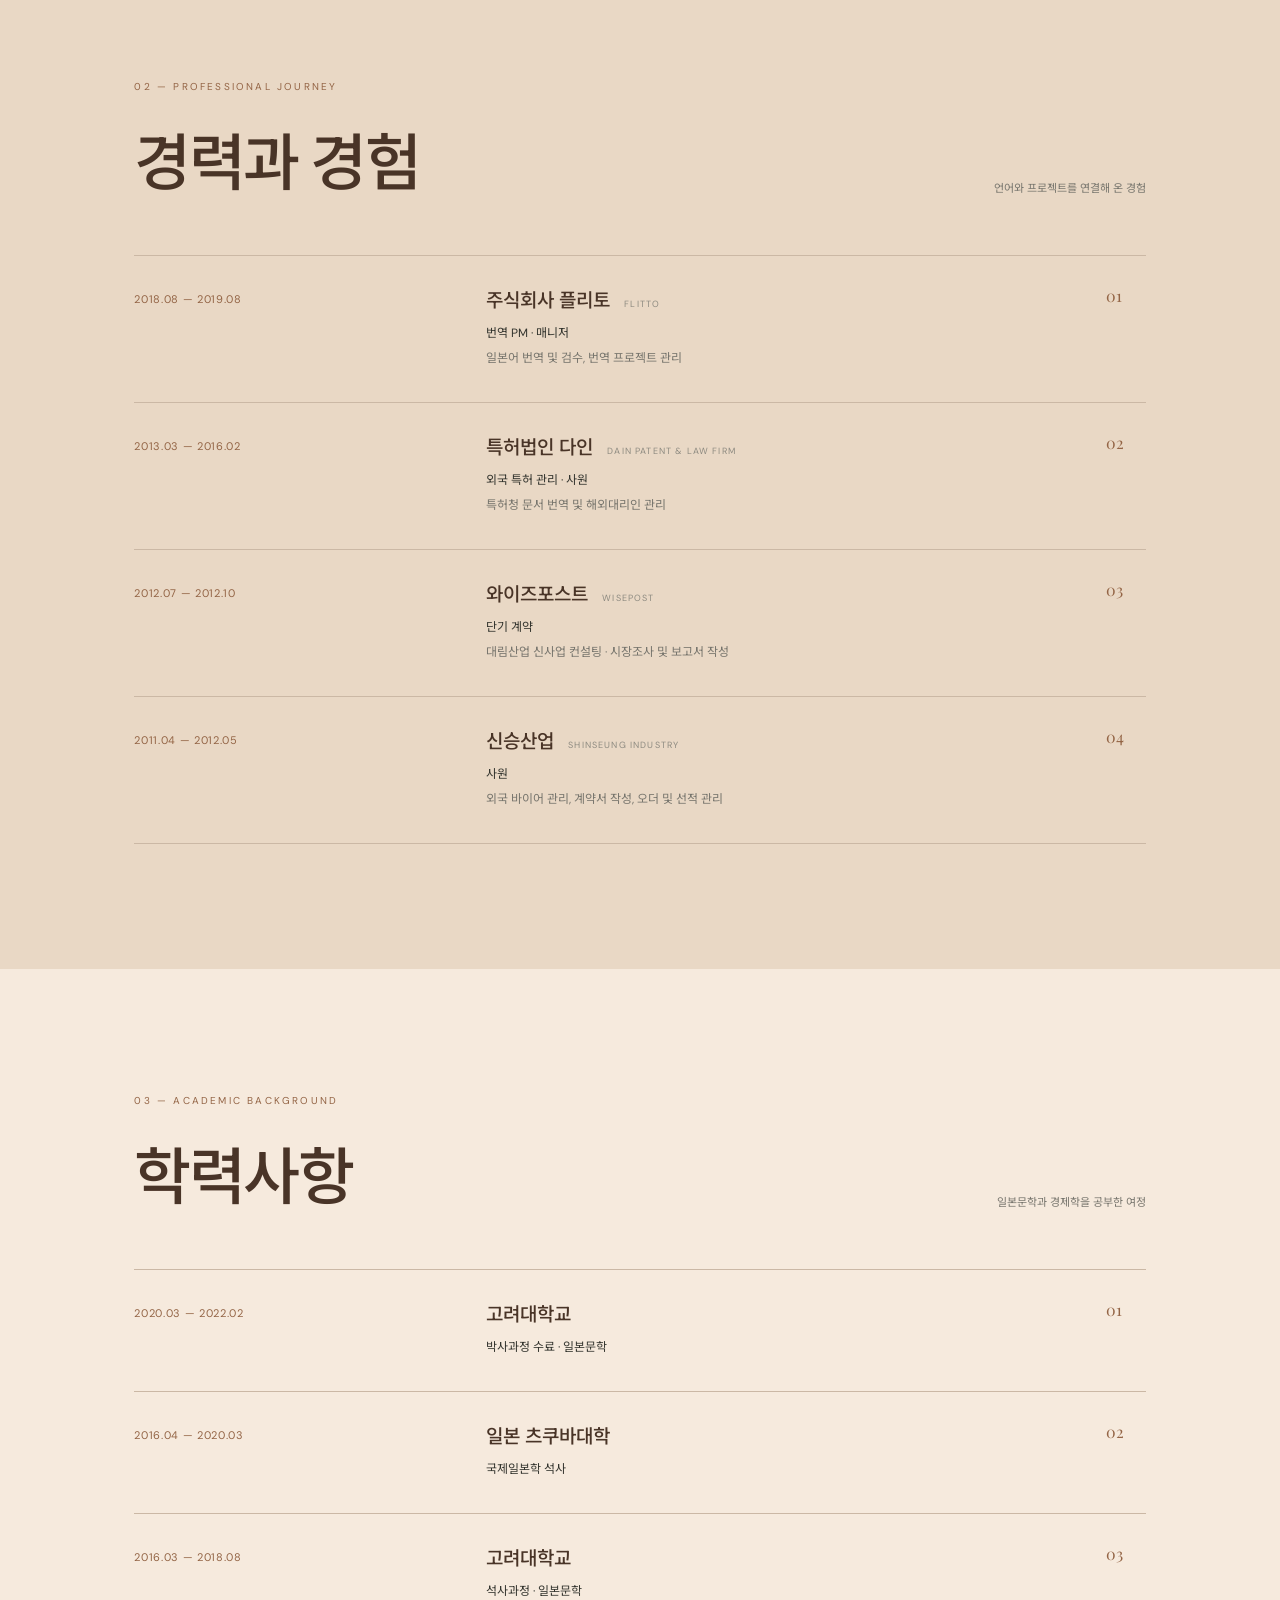
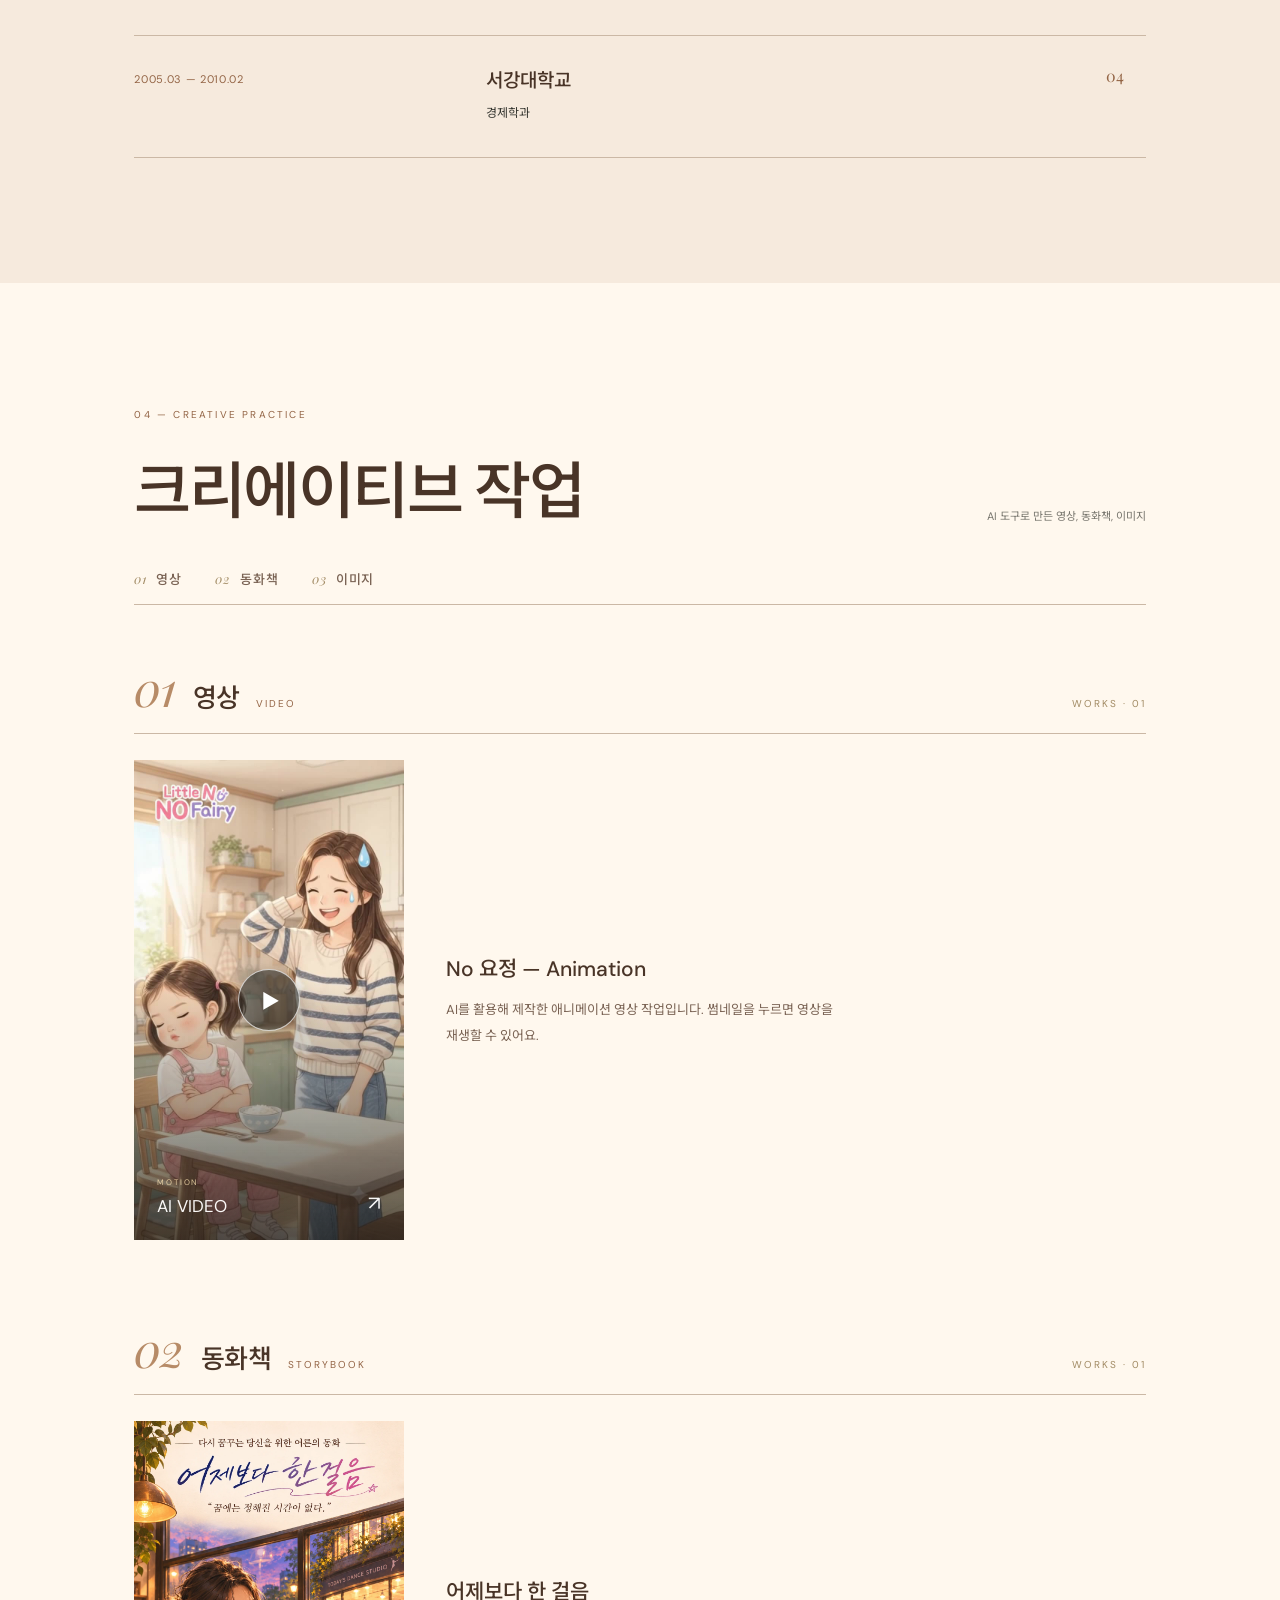
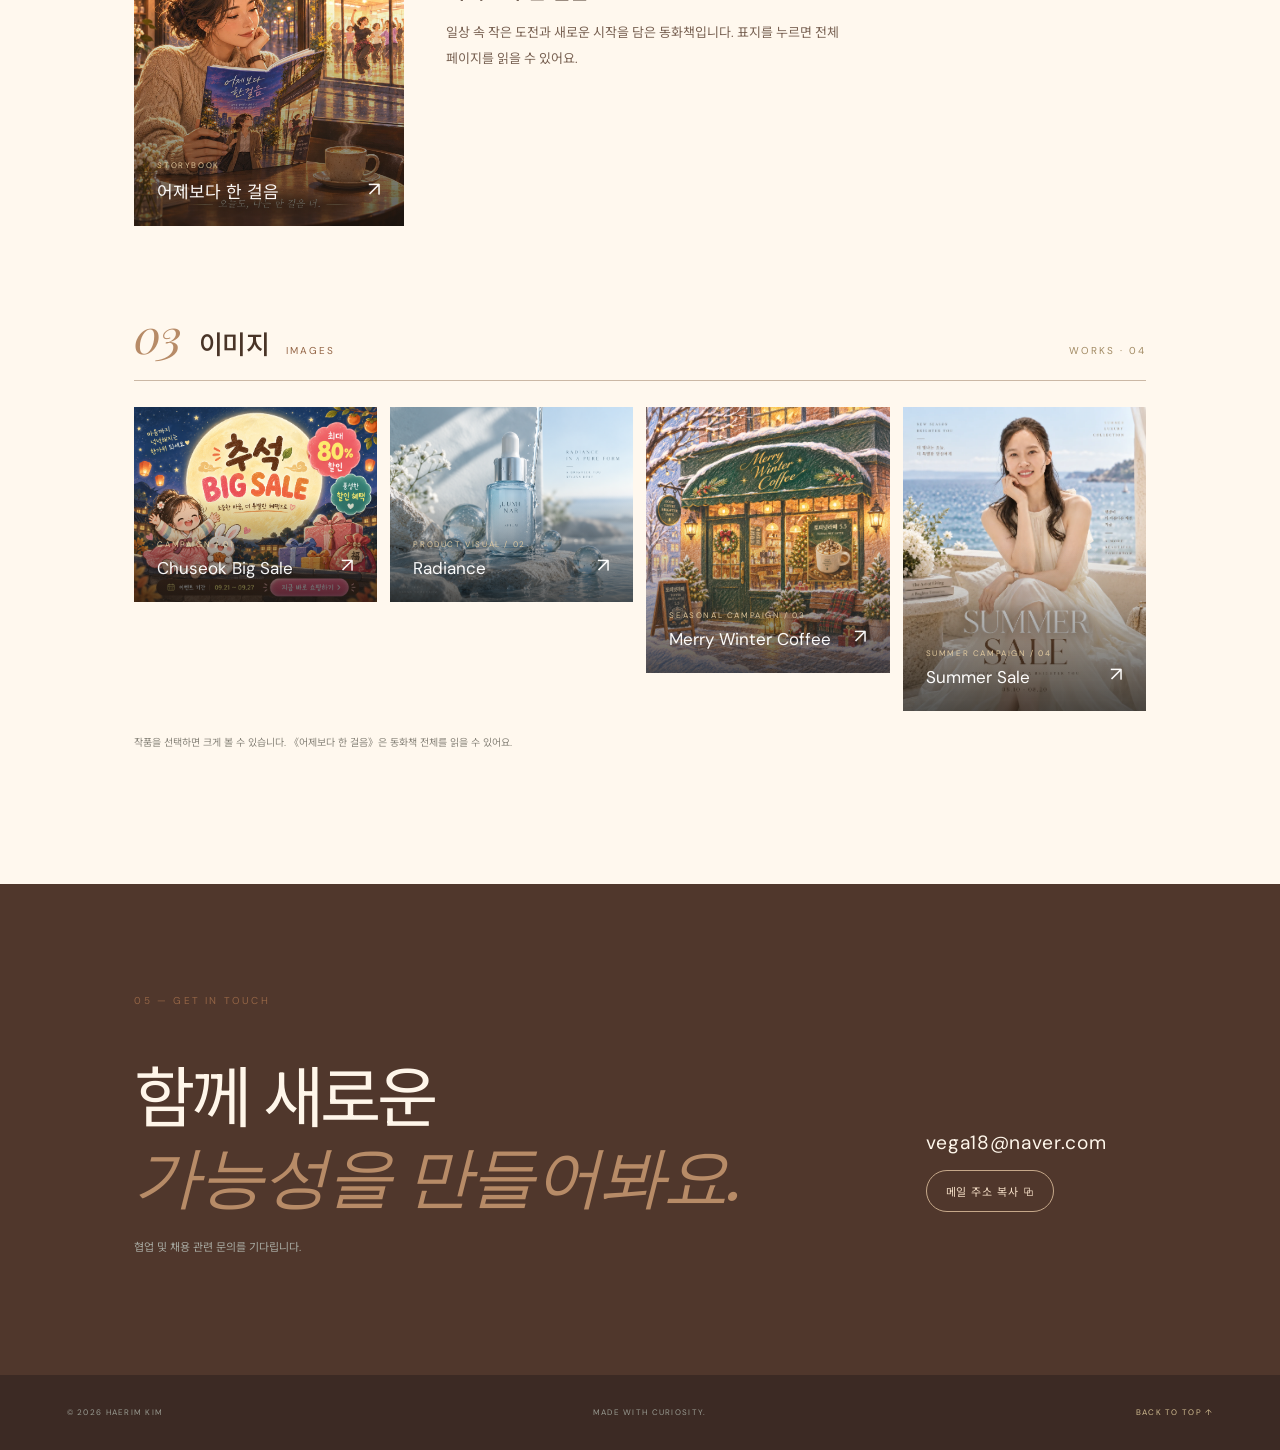
==== commit ac6db011: "경력 안내 문구(※ 이력 메모 기반 정리) 재제거" ====
--- a/index.html
+++ b/index.html
@@ -81,7 +81,6 @@
     <article class="job"><div class="job-date">2012.07 — 2012.10</div><div class="job-main"><h3>와이즈포스트 <small>WISEPOST</small></h3><p class="job-role" data-ko="단기 계약" data-en="Contract">단기 계약</p><p data-ko="대림산업 신사업 컨설팅 · 시장조사 및 보고서 작성" data-en="New business consulting for Daelim Industrial; market research and report writing">대림산업 신사업 컨설팅 · 시장조사 및 보고서 작성</p></div><span class="job-no">03</span></article>
     <article class="job"><div class="job-date">2011.04 — 2012.05</div><div class="job-main"><h3>신승산업 <small>SHINSEUNG INDUSTRY</small></h3><p class="job-role" data-ko="사원" data-en="Staff">사원</p><p data-ko="외국 바이어 관리, 계약서 작성, 오더 및 선적 관리" data-en="Overseas buyer relations, contract preparation, order and shipment coordination">외국 바이어 관리, 계약서 작성, 오더 및 선적 관리</p></div><span class="job-no">04</span></article>
   </div>
-  <p class="note" data-ko="※ 경력 내용은 제공해 주신 이력 메모를 바탕으로 정리했습니다." data-en="※ Experience details are based on the career notes provided.">※ 경력 내용은 제공해 주신 이력 메모를 바탕으로 정리했습니다.</p>
 </section>
 
 <section class="education section-pad" id="education">
